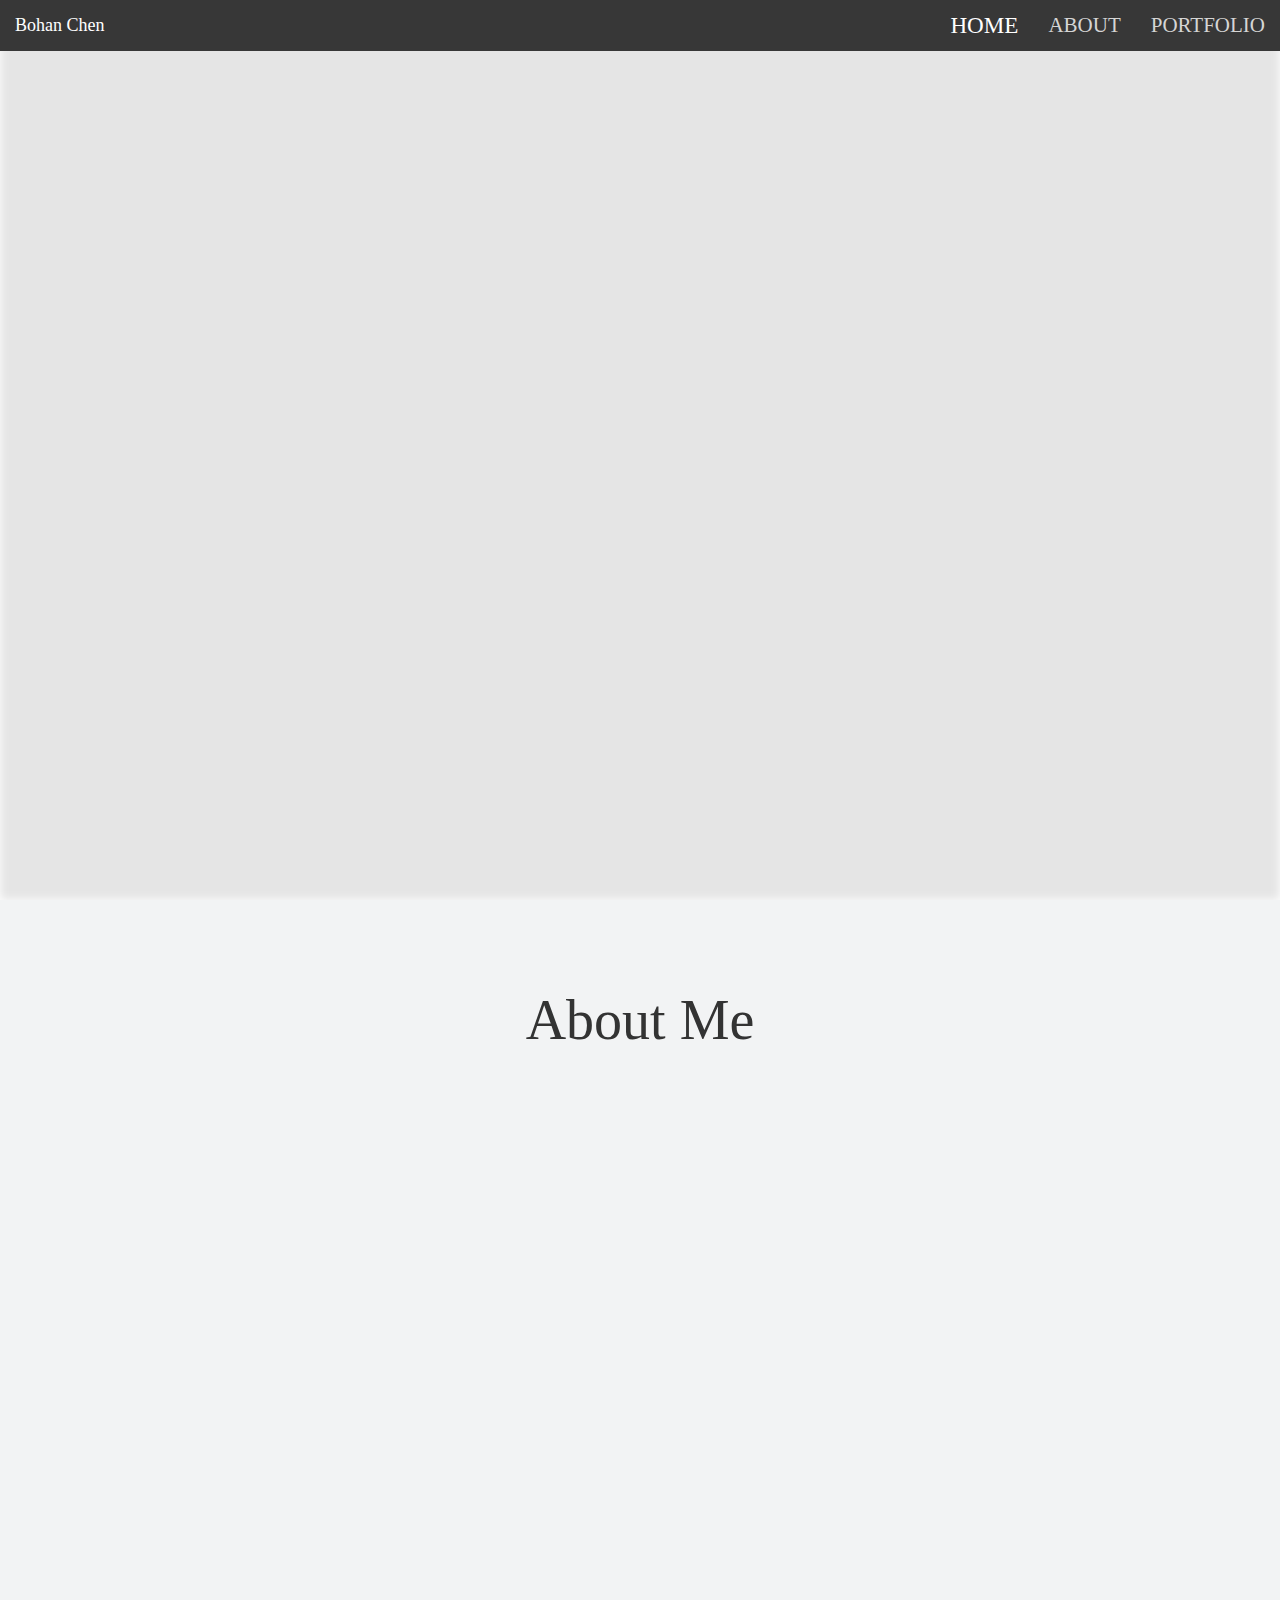
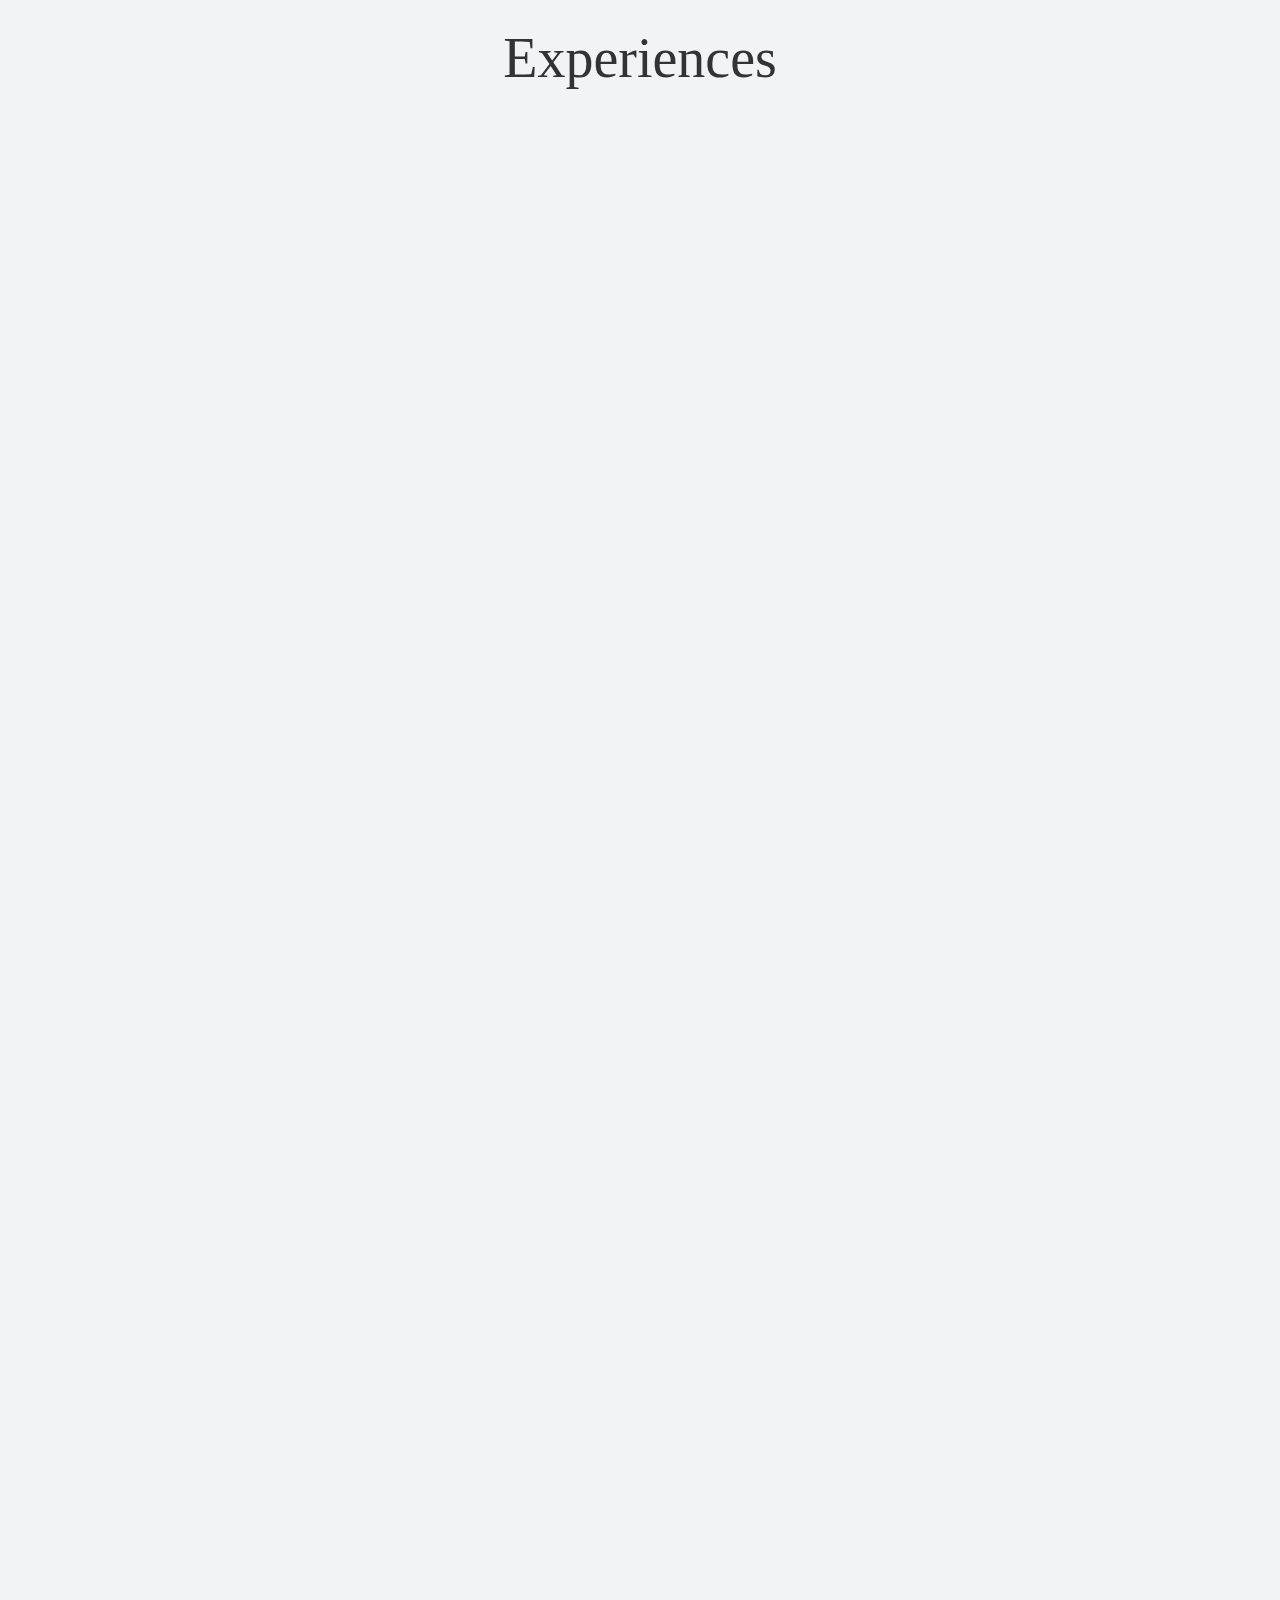
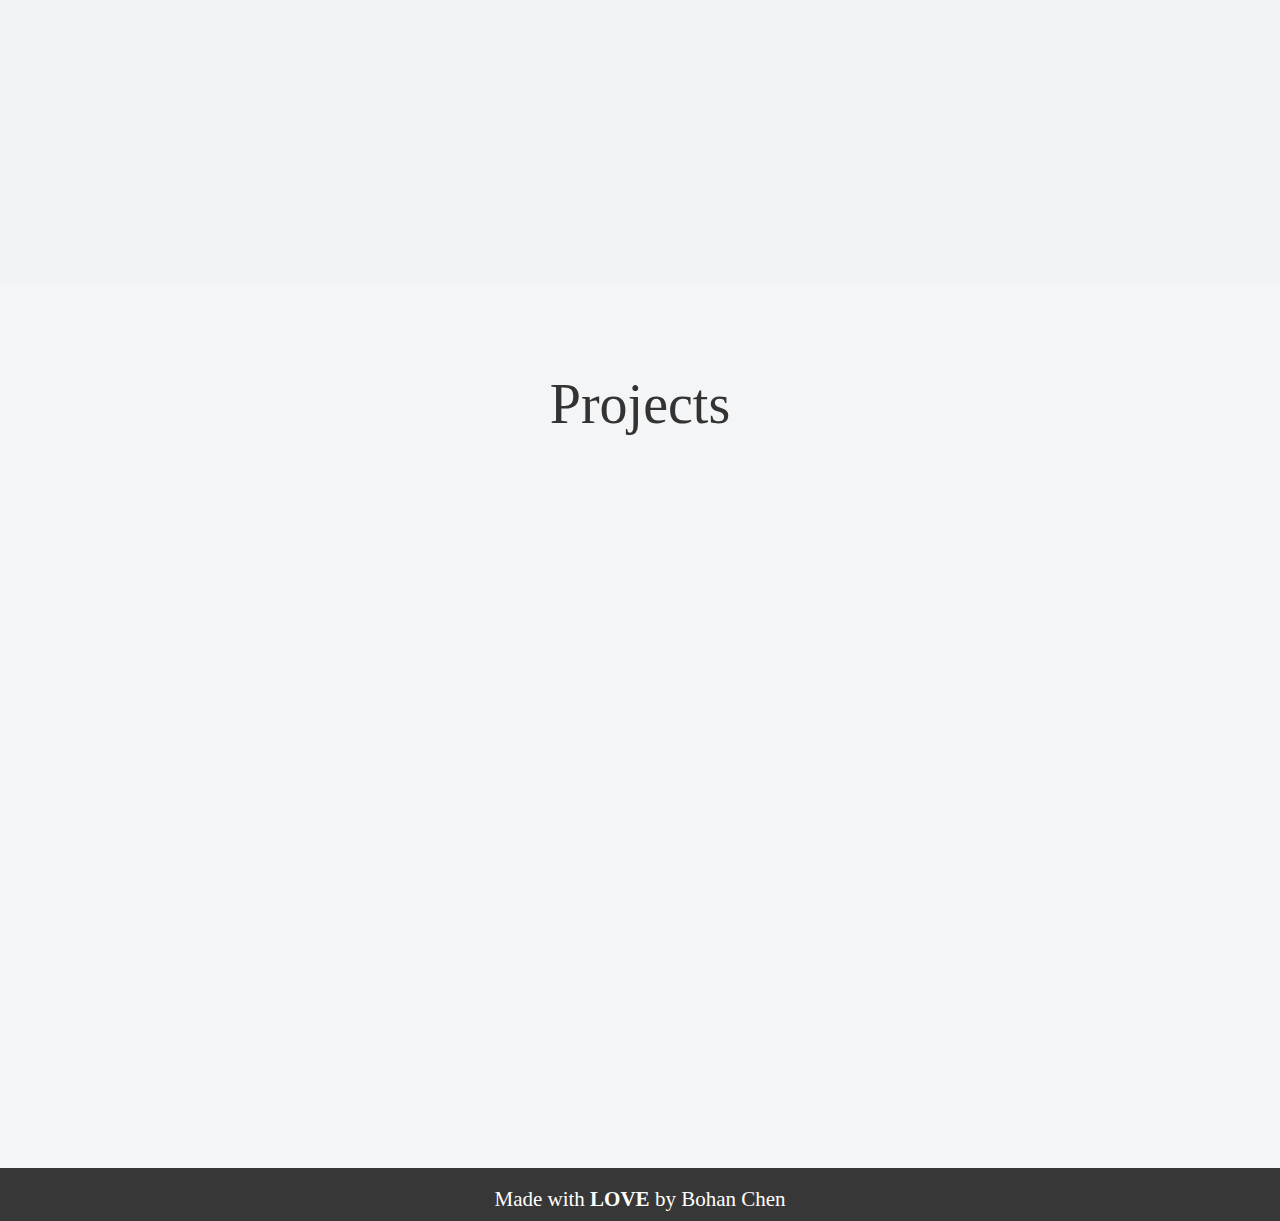
==== index.html @ 39896362 "Update index.html" ====
<!DOCTYPE html>
<html lang="en">
	<head>
	    <title>Bohan Chen</title>
	    <link rel="icon" href="Assets/bohanLogo.jpg">
	    <meta name="viewport" content="width=device-width, initial-scale=1">
	    <meta name="author" content="Bohan Chen">
	    <!-- Css -->
	    <link rel="stylesheet" href="https://maxcdn.bootstrapcdn.com/bootstrap/3.3.7/css/bootstrap.min.css" integrity="sha384-BVYiiSIFeK1dGmJRAkycuHAHRg32OmUcww7on3RYdg4Va+PmSTsz/K68vbdEjh4u" crossorigin="anonymous">
	    <link href="CSS/style.css" rel="stylesheet">  
		<!-- Fonts -->
		<link rel="stylesheet" href="https://use.fontawesome.com/releases/v5.8.1/css/all.css" integrity="sha384-50oBUHEmvpQ+1lW4y57PTFmhCaXp0ML5d60M1M7uH2+nqUivzIebhndOJK28anvf" crossorigin="anonymous">
		<link href="https://fonts.googleapis.com/css?family=Source+Sans+Pro" rel="stylesheet">
	</head>

	<body>
		<nav class="navbar navbar-default navbar-fixed-top" role="navigation">
			<div class="container-fluid">
				<div class="navbar-header">
					<button type="button" class="navbar-toggle" data-toggle="collapse" data-target="#navbar-collapse-main">
						<span class="icon-bar"></span>
						<span class="icon-bar"></span>
						<span class="icon-bar"></span>
					</button>
					<a class="navbar-brand" href="https://www.bohanchen.ca">Bohan Chen</a>
				</div>
				<div class="collapse navbar-collapse" id="navbar-collapse-main">
					<ul class="nav navbar-nav navbar-right">
						<li class="active"><a id="navHome" href="#landingPage">HOME</a></li>
						<li><a id="navAbout" href="#about">ABOUT</a></li>
						<li><a id="navPortfolio" href="#portfolio">PORTFOLIO</a></li>
					</ul>
				</div>
			</div>
		</nav>

		<section id="landingPage">
			<div class="landing-text">
				<h1 id="landingText" class="temp-hide">Hi, I am Bohan</h1>
			</div>
			<div class="home-wrap">
		        <div id="landingPicture">
				</div>
		    </div>
		</section>

		<div id="about">			
			<div class="intro">
		    	<h1 id="aboutHighBound" class="intro-h1">About Me</h1>
		    </div>

			<div class="content-container">
				<div class="row">
					<div id="imgAbout" class="col-sm-6  temp-hide">
						<img class="about-img" src="Assets/bohanLogo.jpg" alt="">
					</div>
					<div id="textAbout" class="col-sm-6  temp-hide">
						<p class="container-text" id="aboutLowBound">I’m a student at the University of Waterloo and most recently a Web Developer at Raymond James Ltd.</br></br>When I’m not doing school work, I enjoy playing sports and socializing with people. I also make web applications and websites for my friends.</p>
						</br></br>
						<div class="col-xs-4">
							<ul class="contact list-unstyled">
								<li><a href="https://github.com/ballhan" target="_blank"><i class="fab fa-github-square" id="github"></i></a></li>
							</ul>
						</div>
						<div class="col-xs-4">
							<ul class="contact list-unstyled">
								<li><a href="https://www.linkedin.com/in/bohan-c-355501153/" target="_blank"><i class="fab fa-linkedin"  id="linkedin"></i></a></li>
							</ul>
						</div>
						<div class="col-xs-4">
							<ul class="contact list-unstyled">
								<li><a href="mailto:chenbohan81@gmail.com"><i class="fas fa-envelope" id="mail"></i></a></li>
							</ul>
						</div>
					</div>
				</div>
			</div>
		</div>

		<div id="portfolio">
		    
			<div id="experience">
				<div class="intro">
			    	<h1 id="portfolioHighBound" class="intro-h1">Experiences</h1>
			    </div>

				<div class="content-container">   
			    	<div class="row">
						<div id="imgRj" class="col-sm-6  temp-hide">
							<img class="experience-img" src="Assets/Experience/Rj.jpg" alt="">
						</div>
						<div id="textRj" class="col-sm-6  temp-hide experience-text">
							<h3 class="experience-company">Raymond James Ltd.</h3>
							<h4 class="experience-position">Web Developer, 09/2018 - 12/2018</h4>
							<h4 class="experience-location">Toronto, ON</h4>
							<ul class="experience-duty">
								<li>Updated and maintained the company’s websites using Sitecore and SharePoint</li>
								<li>Debugged and resolved frontend bugs on websites using HTML, CSS and Bootstrap</li>
								<li>Built multiple Finance Calculator applications using Angular with charts and graphics drew using HTML Canvas for advisors to visualize the relationship between each component</li>
								<li>Refactored over 500 lines of code for reusability and maintainability</li>
							</ul>
						</div>
					</div>
				</div>

				<div class="content-container">   
			    	<div class="row">
						<div id="imgKik" class="col-sm-6  temp-hide">
							<img class="experience-img" src="Assets/Experience/Kik.png" alt="">
						</div>
						<div id="textKik" class="col-sm-6  temp-hide experience-text">
							<h3 class="experience-company">Kik Interactive</h3>
							<h4 class="experience-position">QA Analyst, 01/2018 - 04/2018</h4>
							<h4 class="experience-location">Waterloo, ON</h4>
							<ul class="experience-duty">
								<li>Performed daily tasks including Sanity, Regression and Upgrade Testing</li>
								<li>Wrote Integrated Tests using C# with Visual Studio for the QA team’s UI Automation Project</li>
								<li>Developed test suites and debugged features including iPhone X UI Remake, Verification Badge, Group Description, Chat Theme, Profile Background Picture and Share Extension</li>
								<li>Investigated bugs based on reports from Internal Slack Channel, Instabug and User Reviews</li>
							</ul>
						</div>
					</div>
				</div>

				<div class="content-container">
					<div class="row">
						<div id="imgUWCSA" class="col-sm-6  temp-hide">
							<img class="experience-img" src="Assets/Experience/UWCSA.png" alt="">
						</div>
						<div id="textUWCSA" class="col-sm-6  temp-hide">
							<h3 class="experience-company">UWCSA (University of Waterloo Chinese Student Association)</h3>
							<h4 class="experience-position">Event Coordinator, 05/2017 - Present</h4>
							<h4 class="experience-location">University of Waterloo, ON</h4>
							<ul class="experience-duty">
								<li>Brainstormed, planned and hosted school-wide events such as UWCSA Night Market and Simu Liu Greet and Meet which provided quality leisure time for over 1000 students</li>
							</ul>
						</div>
					</div>
				</div>

				<div class="content-container">
					<div class="row">
						<div id="imgMonsheong" class="col-sm-6  temp-hide">
							<img class="experience-img" src="Assets/Experience/Monsheong.png" alt="">
						</div>
						<div id="textMonsheong" class="col-sm-6  temp-hide">
							<h3 class="experience-company">Mon Sheong Chinese School</h3>
							<h4 class="experience-position">Teaching Assistant, 04/2015 - 04/2016</h4>
							<h4 class="experience-location">Richmond Hill, ON</h4>
							<ul class="experience-duty">
								<li>Taught children essential day-to-day communication skills</li>
								<li>Supervised children to behave in a safe and organized manner</li>
							</ul>
						</div>
					</div>
				</div>
			</div>

			<div id="project">
				<div class="intro">
			    	<h1 class="intro-h1">Projects</h1>
				</div>

				<div class="content-container">   
			    	<div class="row">
						<div id="imgJsGame" class="col-sm-6  temp-hide">
							<img class="container-img" src="Assets/Project/jsGame.gif" alt="">
						</div>
						<div id="textJsGame" class="col-sm-6  temp-hide">
							<h3 class="experience-company">2D Shooting Game</h3></a>
							<a href="https://ballhan.github.io/2D-Shooting-Game/" target="_blank"><button type="button" class="btn btn-primary">Demo</button></a>
							<a href="https://github.com/ballhan/2D-Shooting-Game" target="_blank"><button type="button" class="btn btn-primary">Code</button></a>
							<ul class="experience-duty">
								<li>Built a web game with graphics drew using HTML Canvas, hosted using GitHub Pages</li>
								<li>Current version includes four types of enemies and one shooting style, more features coming soon</li>
							</ul>
						</div>
					</div>
				</div>

				<!----
				<div class="content-container">   
					<div class="row">
						<div id="imgTranslateHelper" class="col-sm-6  temp-hide">
							<img class="container-img" src="Assets/Project/jsGame.gif" alt="">
						</div>
						<div id="textTranslateHelper" class="col-sm-6  temp-hide">
							<h3 class="experience-company">Translater Helper</h3></a>
							<a href="https://github.com/ballhan/Translate-Helper" target="_blank"><button type="button" class="btn btn-primary">Code</button></a>
							<ul class="experience-duty">
								<li>Built a chrome extension that shows the translation when user select a word on a webpage</li>
								<li>Current version includes support for English to Chinese, more features coming soon</li>
							</ul>
						</div>
					</div>
				</div>
				-->

				<div class="content-container">   
			    	<div class="row">
						<div id="imgThemeChanger" class="col-sm-6  temp-hide">
							<img class="container-img" src="Assets/Project/themeChanger.png" alt="">
						</div>
						<div id="textThemeChanger" class="col-sm-6  temp-hide">
							<h3 class="experience-company">Theme Changer</h3></a>
							<a href="https://github.com/ballhan/Theme-Changer" target="_blank"><button type="button" class="btn btn-primary">Code</button></a>
							<ul class="experience-duty">
								<li>Built a chrome extension that changes the background and the font color of a website</li>
								<li id="portfolioLowBound">Current version includes Dark Mode and Eye Comfort Mode, more features coming soon</li>
							</ul>
						</div>
					</div>
				</div>
			</div>
		</div>

		<footer id="copyright" class="container-fluid">
			<div>
				<h3 class="copyright-text">Made with <strong>LOVE</strong> by Bohan Chen</h3>
			</div>
		</footer>

		<script src="https://ajax.googleapis.com/ajax/libs/jquery/3.3.1/jquery.min.js"></script>
		<script src="https://maxcdn.bootstrapcdn.com/bootstrap/3.3.7/js/bootstrap.min.js" integrity="sha384-Tc5IQib027qvyjSMfHjOMaLkfuWVxZxUPnCJA7l2mCWNIpG9mGCD8wGNIcPD7Txa" crossorigin="anonymous"></script>
		<script src="Js/navbarActive.js"></script>
		<script src="Js/navbarScrolling.js"></script>
		<script src="Js/navbarCollapse.js"></script>
		<script src="Js/contentInview.js"></script>
		<script src="Js/contentFadein.js"></script>
	</body>
</html>
---- CSS/style.css ----
﻿html, body {
	height:100%;
	width: 100%;
}

/* NAVBAR */
.navbar {
	background-color: #373737;
	font-family: 'Neucha', cursive;
	font-size: 150%;
	border-color: transparent;
}

.navbar .navbar-brand {
	color: #FFF;
}

.navbar .navbar-brand:hover {
	color: #FFF;
}

.navbar .navbar-brand:focus {
	color: #FFFFFF;
}

.navbar .navbar-nav li a {
	color: #D5D5D5;
}

.navbar .navbar-nav li a:hover {
	background-color: #373737;
	color: #FFFFFF;
	font-size: 110%;
}

.navbar .navbar-nav li a:focus {
	background-color: #373737;
	color: #D5D5D5;
}

#navbar-collapse-main .active a {
	background-color: #373737;
	color: #FFFFFF;
	font-size: 110%;
}

/* BACKGROUND */
section {
 	position: relative;
 	width: 100%;
 	height: 100%;
 	display: table;
}

.home-wrap {
 	clip: rect(0, auto, auto, 0);
 	position: absolute;
 	top: 0;
 	left: 0;
 	width: 100%;
 	height: 100%;
}

#landingPicture {
	padding: 100px;
	background-image: linear-gradient(rgba(0, 0, 0, 0.1), rgba(0, 0, 0, 0.1)), url('../Assets/Landing/landingPage.jpg');
	filter: blur(5px);
 	position: fixed;
 	display: table;
 	top: 0;
 	left: 0;
 	width: 100%;
	height: 100%;
	background-size: cover;
	background-position: center center;
	-webkit-transform: translateZ(0);
          transform: translateZ(0);
	will-change: transform;
	z-index: -1;
}

.landing-text {
	color: #FFF;
    text-align: center;
	font-family: 'Neucha', cursive;
	display: table-cell;
	vertical-align: middle;
}

#landingText {
	background-color: rgb(0,0,0); /* Fallback color */
    background-color: rgba(0,0,0, 0.4); /* Black w/opacity/see-through */
	display: inline-block;
	border: 3px solid #F1F1F1;
  	width: 60%;
	font-size: 800%;
}
	
@media only screen and (max-width: 768px) {
    /* For mobile phones: */
    #landingText {
  		width: 80%;
		font-size: 500%;
    }
}

.intro {
	padding-top: 70px;
	padding-bottom: 60px;
}

.intro-h1 {
	font-size: 400%;
	font-family: 'Neucha', cursive;
	text-align: center;
	padding: 0px 5% 0px 5%;
}

.intro-h2 {
	font-size: 300%;
	font-family: 'Neucha', cursive;
	text-align: center;
	padding: 0px 5% 0px 5%;
}

/* About */
#about {
	background-color: #F2F3F4;
}

.content-container {
	padding: 0px 20% 100px 20%;
	font-family: 'Poor Story', cursive;
}

@media only screen and (max-width: 768px) {
    /* For mobile phones: */
    [class*="content-container"] {
        padding: 0px 10% 100px 10%;
        font-family: 'Poor Story', cursive;
    }
}

.container-text {
	font-size: 160%;
	text-align: center;
}

.container-img {
	height: 220px;
	width: 220px;
	display: block;
    margin-left: auto;
    margin-right: auto;
    border-radius: 5px;
    border: 3px solid white;
}

/* Skill */
#skill {
	background-color: #F4F5F6;
}

.skill-container {
	padding: 0px 20% 70px 20%;
	font-family: 'Poor Story', cursive;
}

@media only screen and (max-width: 768px) {
    /* For mobile phones: */
    [class*="skill-container"] {
        padding: 0px 10% 10px 10%;
        font-family: 'Poor Story', cursive;
    }
}

.skill-list {
	padding-bottom: 20px;
	font-size: 140%;
	list-style: none;
}

.skill-bar {
    width: 100%;
    height: 20px;
    background-color: #FFFFFF;
}

.skill-progress {
    width: 0%;
    height: 20px;
    background-color: #3FD6D2;
}

.skill-progress2 {
    width: 0%;
    height: 20px;
    background-color: #9DC183;
}

/* Experience */
#experience {
	background-color: #F2F3F4;
}

.experience-img {
	height: 150px;
	width: 150px;
	display: block;
	margin-top: 20px;
    margin-left: auto;
    margin-right: auto;
    border-radius: 5px;
}

.experience-company {
	color: green;
	font-size: 180%;
}

.experience-position {
	color: #3C5AB4;
	font-size: 150%;
}

.experience-location {
	color: grey;
	font-size: 140%;
}

.experience-duty {
	padding: 5px;
	font-size: 130%;
}

/* Projects */
#project {
	background-color: #F4F5F6;
}

/* Contact */	
#contact {	
	background-color: #F2F3F4;	
}	

.contact-container {
	padding: 100px 0px 100px 0px;
	text-align: center;
}

.contact-link {
	text-decoration: none;
}

.contact-img {
	height: 100px;
	width: auto;
	padding-left: 10px;
	padding-right: 10px;
}

/* Footer */
#copyright {
	background-color: #373737;
}

.copyright-text {
	color: #FFF;
	font-family: 'Neucha', cursive;
	text-align: center;
	font-size: 150%;
}

/* Animation */	
.content-fade {	
	-moz-animation: fadein 1.5s; /* Firefox */	
    -webkit-animation: fadein 1.5s; /* Safari and Chrome */	
    -o-animation: fadein 1.5s; /* Opera */	
}	

.temp-hide {	
	opacity: 0;	
}	

@keyframes fadein {	
    from {	
        opacity:0;	
    }	
    to {	
        opacity:1;	
    }	
}	

@-moz-keyframes fadein { /* Firefox */	
    from {	
        opacity:0;	
    }	
    to {	
        opacity:1;	
    }	
}	

@-webkit-keyframes fadein { /* Safari and Chrome */	
    from {	
        opacity:0;	
    }	
    to {	
        opacity:1;	
    }	
}	

@-o-keyframes fadein { /* Opera */	
    from {	
        opacity:0;	
    }	
    to {	
        opacity: 1;	
    }	
}

/*
* {
  background: #000 !important;
  color: #0f0 !important;
  outline: solid #f00 1px !important;
}
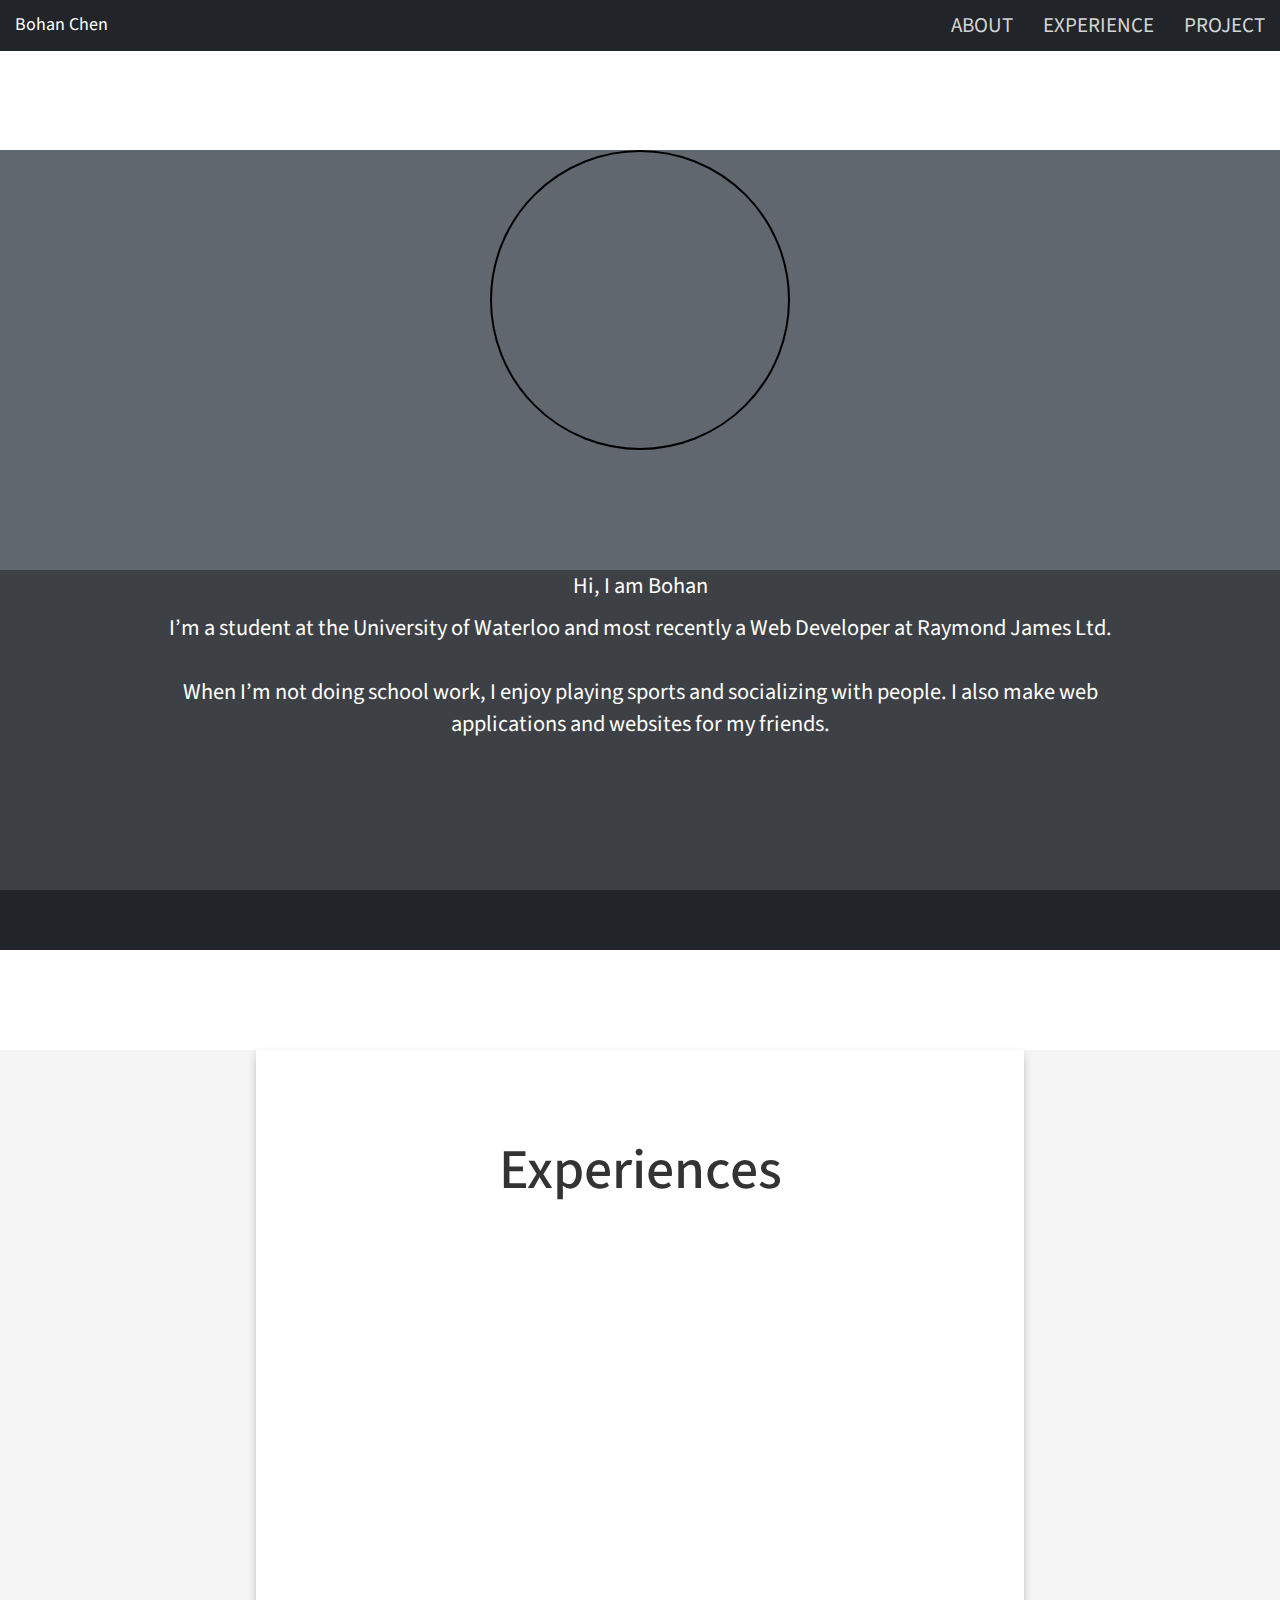
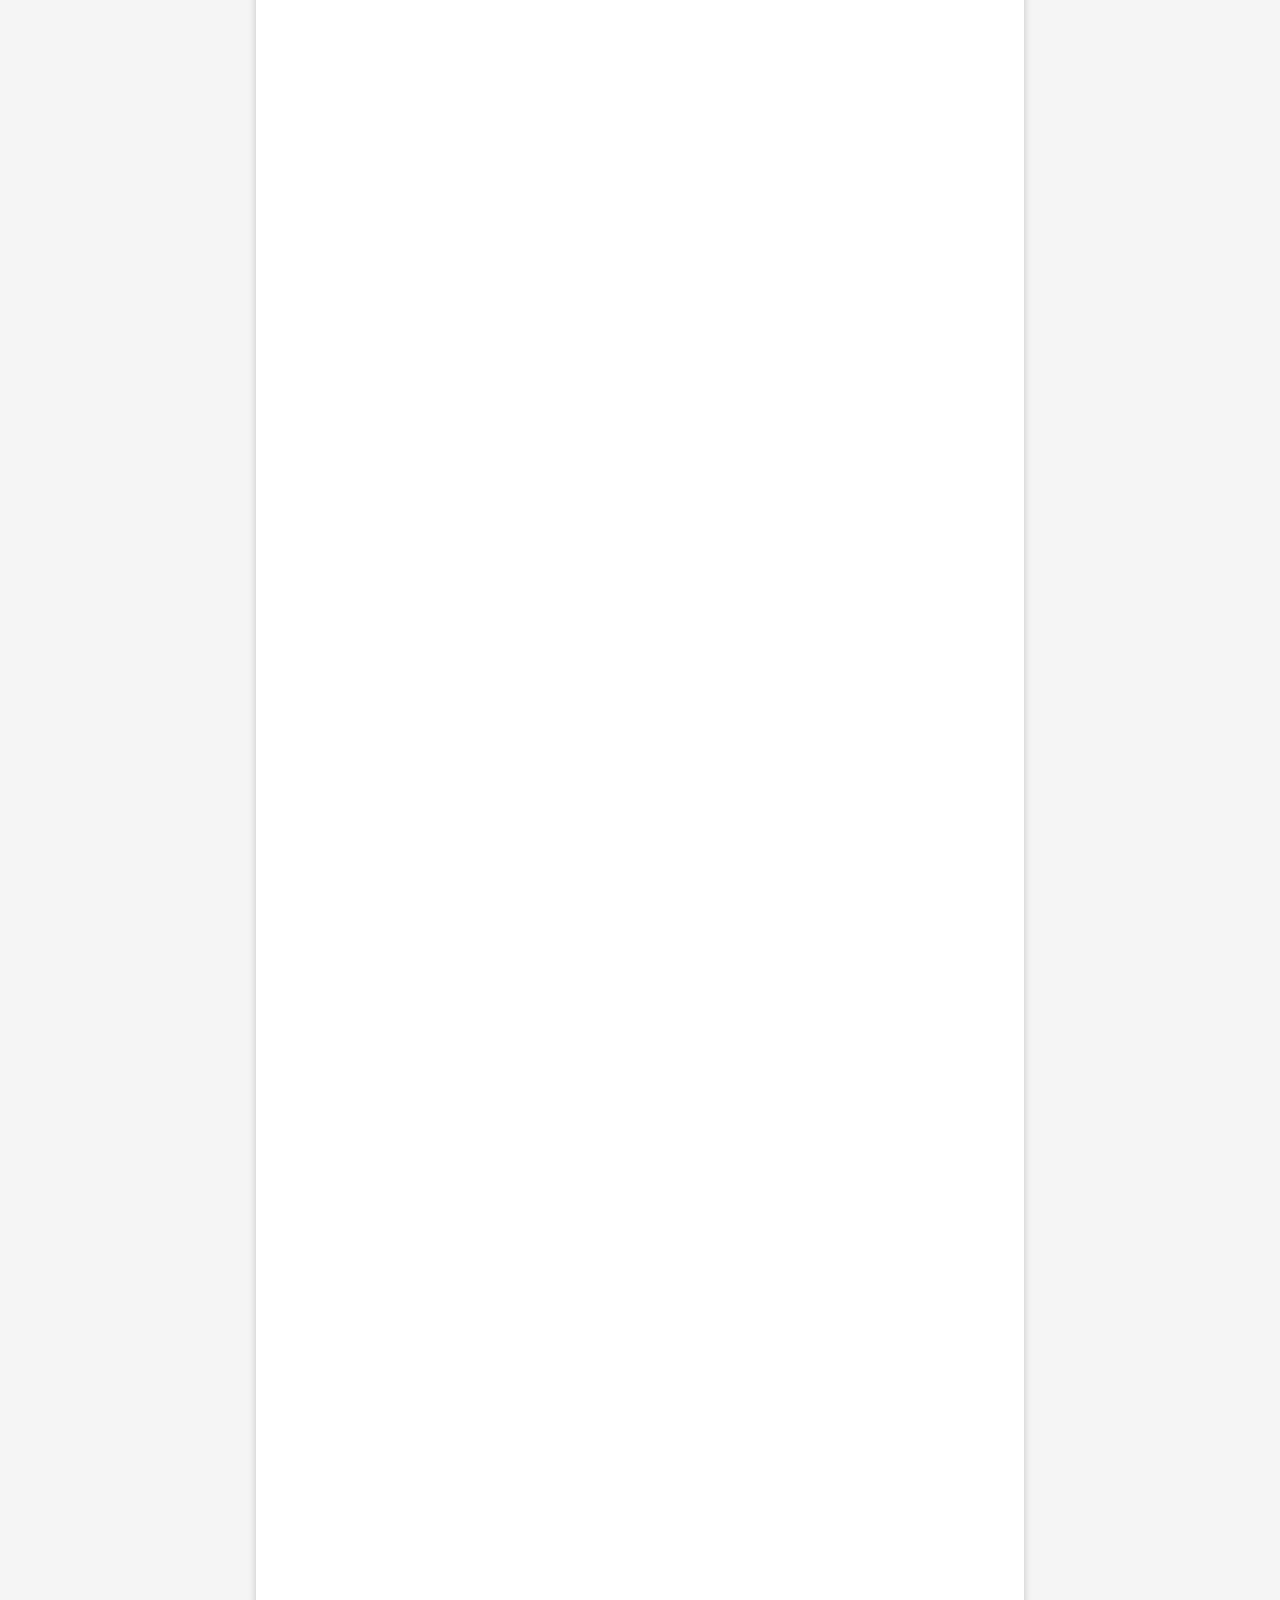
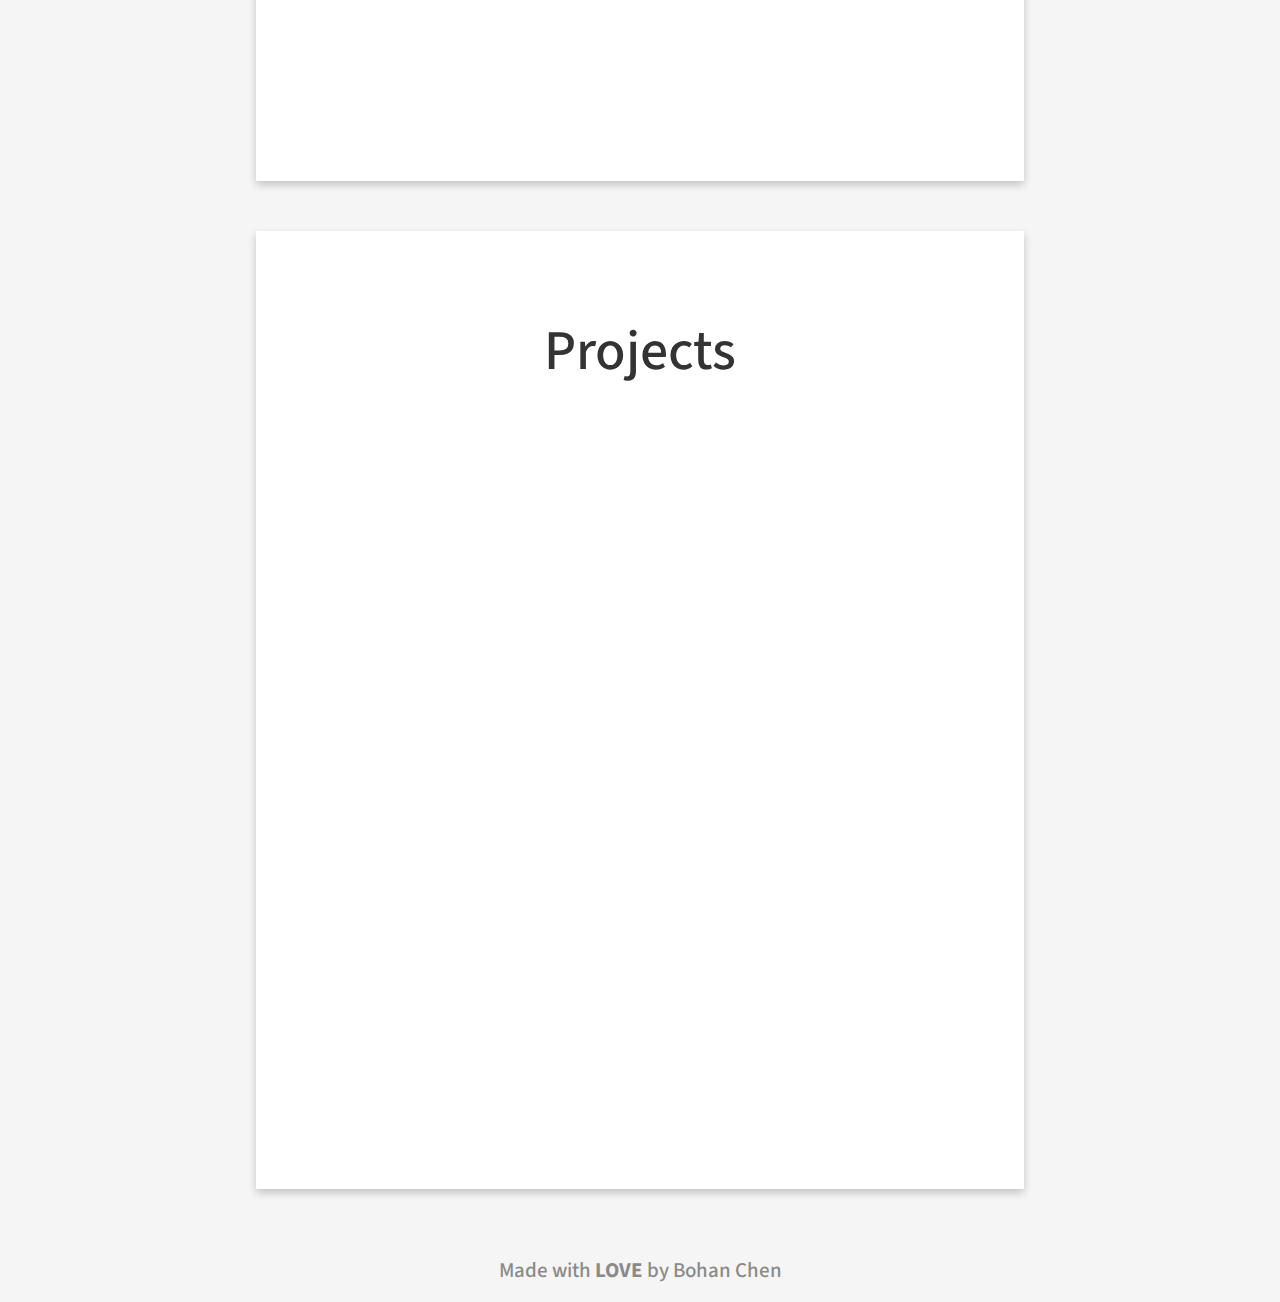
==== commit 36a717e4: "style change" ====
--- a/index.html
+++ b/index.html
@@ -1,231 +1,204 @@
 <!DOCTYPE html>
 <html lang="en">
-	<head>
-	    <title>Bohan Chen</title>
-	    <link rel="icon" href="Assets/bohanLogo.jpg">
-	    <meta name="viewport" content="width=device-width, initial-scale=1">
-	    <meta name="author" content="Bohan Chen">
-	    <!-- Css -->
-	    <link rel="stylesheet" href="https://maxcdn.bootstrapcdn.com/bootstrap/3.3.7/css/bootstrap.min.css" integrity="sha384-BVYiiSIFeK1dGmJRAkycuHAHRg32OmUcww7on3RYdg4Va+PmSTsz/K68vbdEjh4u" crossorigin="anonymous">
-	    <link href="CSS/style.css" rel="stylesheet">  
-		<!-- Fonts -->
-		<link rel="stylesheet" href="https://use.fontawesome.com/releases/v5.8.1/css/all.css" integrity="sha384-50oBUHEmvpQ+1lW4y57PTFmhCaXp0ML5d60M1M7uH2+nqUivzIebhndOJK28anvf" crossorigin="anonymous">
-		<link href="https://fonts.googleapis.com/css?family=Source+Sans+Pro" rel="stylesheet">
-	</head>
-
-	<body>
-		<nav class="navbar navbar-default navbar-fixed-top" role="navigation">
-			<div class="container-fluid">
-				<div class="navbar-header">
-					<button type="button" class="navbar-toggle" data-toggle="collapse" data-target="#navbar-collapse-main">
-						<span class="icon-bar"></span>
-						<span class="icon-bar"></span>
-						<span class="icon-bar"></span>
-					</button>
-					<a class="navbar-brand" href="https://www.bohanchen.ca">Bohan Chen</a>
-				</div>
-				<div class="collapse navbar-collapse" id="navbar-collapse-main">
-					<ul class="nav navbar-nav navbar-right">
-						<li class="active"><a id="navHome" href="#landingPage">HOME</a></li>
-						<li><a id="navAbout" href="#about">ABOUT</a></li>
-						<li><a id="navPortfolio" href="#portfolio">PORTFOLIO</a></li>
-					</ul>
-				</div>
-			</div>
-		</nav>
-
-		<section id="landingPage">
-			<div class="landing-text">
-				<h1 id="landingText" class="temp-hide">Hi, I am Bohan</h1>
-			</div>
-			<div class="home-wrap">
-		        <div id="landingPicture">
-				</div>
-		    </div>
-		</section>
-
-		<div id="about">			
-			<div class="intro">
-		    	<h1 id="aboutHighBound" class="intro-h1">About Me</h1>
-		    </div>
-
-			<div class="content-container">
-				<div class="row">
-					<div id="imgAbout" class="col-sm-6  temp-hide">
-						<img class="about-img" src="Assets/bohanLogo.jpg" alt="">
-					</div>
-					<div id="textAbout" class="col-sm-6  temp-hide">
-						<p class="container-text" id="aboutLowBound">I’m a student at the University of Waterloo and most recently a Web Developer at Raymond James Ltd.</br></br>When I’m not doing school work, I enjoy playing sports and socializing with people. I also make web applications and websites for my friends.</p>
-						</br></br>
-						<div class="col-xs-4">
-							<ul class="contact list-unstyled">
-								<li><a href="https://github.com/ballhan" target="_blank"><i class="fab fa-github-square" id="github"></i></a></li>
-							</ul>
-						</div>
-						<div class="col-xs-4">
-							<ul class="contact list-unstyled">
-								<li><a href="https://www.linkedin.com/in/bohan-c-355501153/" target="_blank"><i class="fab fa-linkedin"  id="linkedin"></i></a></li>
-							</ul>
-						</div>
-						<div class="col-xs-4">
-							<ul class="contact list-unstyled">
-								<li><a href="mailto:chenbohan81@gmail.com"><i class="fas fa-envelope" id="mail"></i></a></li>
-							</ul>
-						</div>
-					</div>
-				</div>
-			</div>
-		</div>
-
-		<div id="portfolio">
-		    
-			<div id="experience">
-				<div class="intro">
-			    	<h1 id="portfolioHighBound" class="intro-h1">Experiences</h1>
-			    </div>
-
-				<div class="content-container">   
-			    	<div class="row">
-						<div id="imgRj" class="col-sm-6  temp-hide">
-							<img class="experience-img" src="Assets/Experience/Rj.jpg" alt="">
-						</div>
-						<div id="textRj" class="col-sm-6  temp-hide experience-text">
-							<h3 class="experience-company">Raymond James Ltd.</h3>
-							<h4 class="experience-position">Web Developer, 09/2018 - 12/2018</h4>
-							<h4 class="experience-location">Toronto, ON</h4>
-							<ul class="experience-duty">
-								<li>Updated and maintained the company’s websites using Sitecore and SharePoint</li>
-								<li>Debugged and resolved frontend bugs on websites using HTML, CSS and Bootstrap</li>
-								<li>Built multiple Finance Calculator applications using Angular with charts and graphics drew using HTML Canvas for advisors to visualize the relationship between each component</li>
-								<li>Refactored over 500 lines of code for reusability and maintainability</li>
-							</ul>
-						</div>
-					</div>
-				</div>
-
-				<div class="content-container">   
-			    	<div class="row">
-						<div id="imgKik" class="col-sm-6  temp-hide">
-							<img class="experience-img" src="Assets/Experience/Kik.png" alt="">
-						</div>
-						<div id="textKik" class="col-sm-6  temp-hide experience-text">
-							<h3 class="experience-company">Kik Interactive</h3>
-							<h4 class="experience-position">QA Analyst, 01/2018 - 04/2018</h4>
-							<h4 class="experience-location">Waterloo, ON</h4>
-							<ul class="experience-duty">
-								<li>Performed daily tasks including Sanity, Regression and Upgrade Testing</li>
-								<li>Wrote Integrated Tests using C# with Visual Studio for the QA team’s UI Automation Project</li>
-								<li>Developed test suites and debugged features including iPhone X UI Remake, Verification Badge, Group Description, Chat Theme, Profile Background Picture and Share Extension</li>
-								<li>Investigated bugs based on reports from Internal Slack Channel, Instabug and User Reviews</li>
-							</ul>
-						</div>
-					</div>
-				</div>
-
-				<div class="content-container">
-					<div class="row">
-						<div id="imgUWCSA" class="col-sm-6  temp-hide">
-							<img class="experience-img" src="Assets/Experience/UWCSA.png" alt="">
-						</div>
-						<div id="textUWCSA" class="col-sm-6  temp-hide">
-							<h3 class="experience-company">UWCSA (University of Waterloo Chinese Student Association)</h3>
-							<h4 class="experience-position">Event Coordinator, 05/2017 - Present</h4>
-							<h4 class="experience-location">University of Waterloo, ON</h4>
-							<ul class="experience-duty">
-								<li>Brainstormed, planned and hosted school-wide events such as UWCSA Night Market and Simu Liu Greet and Meet which provided quality leisure time for over 1000 students</li>
-							</ul>
-						</div>
-					</div>
-				</div>
-
-				<div class="content-container">
-					<div class="row">
-						<div id="imgMonsheong" class="col-sm-6  temp-hide">
-							<img class="experience-img" src="Assets/Experience/Monsheong.png" alt="">
-						</div>
-						<div id="textMonsheong" class="col-sm-6  temp-hide">
-							<h3 class="experience-company">Mon Sheong Chinese School</h3>
-							<h4 class="experience-position">Teaching Assistant, 04/2015 - 04/2016</h4>
-							<h4 class="experience-location">Richmond Hill, ON</h4>
-							<ul class="experience-duty">
-								<li>Taught children essential day-to-day communication skills</li>
-								<li>Supervised children to behave in a safe and organized manner</li>
-							</ul>
-						</div>
-					</div>
-				</div>
-			</div>
-
-			<div id="project">
-				<div class="intro">
-			    	<h1 class="intro-h1">Projects</h1>
-				</div>
-
-				<div class="content-container">   
-			    	<div class="row">
-						<div id="imgJsGame" class="col-sm-6  temp-hide">
-							<img class="container-img" src="Assets/Project/jsGame.gif" alt="">
-						</div>
-						<div id="textJsGame" class="col-sm-6  temp-hide">
-							<h3 class="experience-company">2D Shooting Game</h3></a>
-							<a href="https://ballhan.github.io/2D-Shooting-Game/" target="_blank"><button type="button" class="btn btn-primary">Demo</button></a>
-							<a href="https://github.com/ballhan/2D-Shooting-Game" target="_blank"><button type="button" class="btn btn-primary">Code</button></a>
-							<ul class="experience-duty">
-								<li>Built a web game with graphics drew using HTML Canvas, hosted using GitHub Pages</li>
-								<li>Current version includes four types of enemies and one shooting style, more features coming soon</li>
-							</ul>
-						</div>
-					</div>
-				</div>
-
-				<!----
-				<div class="content-container">   
-					<div class="row">
-						<div id="imgTranslateHelper" class="col-sm-6  temp-hide">
-							<img class="container-img" src="Assets/Project/jsGame.gif" alt="">
-						</div>
-						<div id="textTranslateHelper" class="col-sm-6  temp-hide">
-							<h3 class="experience-company">Translater Helper</h3></a>
-							<a href="https://github.com/ballhan/Translate-Helper" target="_blank"><button type="button" class="btn btn-primary">Code</button></a>
-							<ul class="experience-duty">
-								<li>Built a chrome extension that shows the translation when user select a word on a webpage</li>
-								<li>Current version includes support for English to Chinese, more features coming soon</li>
-							</ul>
-						</div>
-					</div>
-				</div>
-				-->
-
-				<div class="content-container">   
-			    	<div class="row">
-						<div id="imgThemeChanger" class="col-sm-6  temp-hide">
-							<img class="container-img" src="Assets/Project/themeChanger.png" alt="">
-						</div>
-						<div id="textThemeChanger" class="col-sm-6  temp-hide">
-							<h3 class="experience-company">Theme Changer</h3></a>
-							<a href="https://github.com/ballhan/Theme-Changer" target="_blank"><button type="button" class="btn btn-primary">Code</button></a>
-							<ul class="experience-duty">
-								<li>Built a chrome extension that changes the background and the font color of a website</li>
-								<li id="portfolioLowBound">Current version includes Dark Mode and Eye Comfort Mode, more features coming soon</li>
-							</ul>
-						</div>
-					</div>
-				</div>
-			</div>
-		</div>
-
-		<footer id="copyright" class="container-fluid">
-			<div>
-				<h3 class="copyright-text">Made with <strong>LOVE</strong> by Bohan Chen</h3>
-			</div>
-		</footer>
-
-		<script src="https://ajax.googleapis.com/ajax/libs/jquery/3.3.1/jquery.min.js"></script>
-		<script src="https://maxcdn.bootstrapcdn.com/bootstrap/3.3.7/js/bootstrap.min.js" integrity="sha384-Tc5IQib027qvyjSMfHjOMaLkfuWVxZxUPnCJA7l2mCWNIpG9mGCD8wGNIcPD7Txa" crossorigin="anonymous"></script>
-		<script src="Js/navbarActive.js"></script>
-		<script src="Js/navbarScrolling.js"></script>
-		<script src="Js/navbarCollapse.js"></script>
-		<script src="Js/contentInview.js"></script>
-		<script src="Js/contentFadein.js"></script>
-	</body>
-</html>
+
+<head id="top">
+    <title>Bohan Chen</title>
+    <link rel="icon" href="Assets/bohanLogo.jpg">
+    <meta name="viewport" content="width=device-width, initial-scale=1">
+    <meta name="author" content="Bohan Chen">
+    <link rel="stylesheet" href="https://maxcdn.bootstrapcdn.com/bootstrap/3.3.7/css/bootstrap.min.css" integrity="sha384-BVYiiSIFeK1dGmJRAkycuHAHRg32OmUcww7on3RYdg4Va+PmSTsz/K68vbdEjh4u" crossorigin="anonymous">
+    <link href="CSS/style.css" rel="stylesheet">
+    <link rel="stylesheet" href="https://use.fontawesome.com/releases/v5.8.1/css/all.css" integrity="sha384-50oBUHEmvpQ+1lW4y57PTFmhCaXp0ML5d60M1M7uH2+nqUivzIebhndOJK28anvf" crossorigin="anonymous">
+    <link href="https://fonts.googleapis.com/css?family=Source+Sans+Pro" rel="stylesheet">
+</head>
+
+<body>
+    <div id="introContent">
+        <nav class="navbar navbar-default navbar-fixed-top" role="navigation">
+            <div class="container-fluid">
+                <div class="navbar-header">
+                    <button type="button" class="navbar-toggle" data-toggle="collapse" data-target="#navbar-collapse-main">
+					<span class="icon-bar"></span>
+					<span class="icon-bar"></span>
+					<span class="icon-bar"></span>
+				</button>
+                    <a class="navbar-brand" href="https://www.bohanchen.ca">Bohan Chen</a>
+                </div>
+                <div class="collapse navbar-collapse" id="navbar-collapse-main">
+                    <ul class="nav navbar-nav navbar-right">
+                        <li><a id="navAbout" href="#top">ABOUT</a></li>
+                        <li><a id="navExperience" href="#experience">EXPERIENCE</a></li>
+                        <li><a id="navProject" href="#project">PROJECT</a></li>
+                    </ul>
+                </div>
+            </div>
+        </nav>
+
+        <div id="about">
+            <div id="imgAbout" class="content-container">
+                <img class="about-img" src="Assets/bohanLogo.jpg" alt="bohanLogo">
+                <br>
+            </div>
+            <div id="textAbout" class="content-container">
+                <p class="about-text">Hi, I am Bohan</p>
+                <p class="about-text" id="aboutLowBound">I’m a student at the University of Waterloo and most recently a Web Developer at Raymond James Ltd.</br>
+                    </br>When I’m not doing school work, I enjoy playing sports and socializing with people. I also make web applications and websites for my friends.</p>
+                </br>
+                </br>
+            </div>
+            <div id="contactAbout">
+                <ul class="contact">
+                    <li><a href="https://github.com/ballhan" target="_blank"><i class="fab fa-github-square"
+											id="github"></i></a></li>
+                    <li><a href="https://www.linkedin.com/in/bohan-c-355501153/" target="_blank"><i
+											class="fab fa-linkedin" id="linkedin"></i></a></li>
+                    <li><a href="mailto:chenbohan81@gmail.com"><i class="fas fa-envelope" id="mail"></i></a>
+                    </li>
+                </ul>
+            </div>
+        </div>
+    </div>
+
+    <div id="mainContent">
+        <div id="experience" class="card">
+            <div class="intro">
+                <h1 id="portfolioHighBound" class="intro-h1">Experiences</h1>
+            </div>
+
+            <div class="content-container">
+                <div class="row">
+                    <div id="imgRj" class="col-sm-6  temp-hide">
+                        <img class="experience-img" src="Assets/Experience/Rj.jpg" alt="">
+                    </div>
+                    <div id="textRj" class="col-sm-6  temp-hide experience-text">
+                        <h3 class="experience-company">Raymond James Ltd.</h3>
+                        <h4 class="experience-position">Web Developer, 09/2018 - 12/2018</h4>
+                        <h4 class="experience-location">Toronto, ON</h4>
+                        <ul class="experience-duty">
+                            <li>Updated and maintained the company’s websites using Sitecore and SharePoint</li>
+                            <li>Debugged and resolved frontend bugs on websites using HTML, CSS and Bootstrap</li>
+                            <li>Built multiple Finance Calculator applications using Angular with charts and graphics drew using HTML Canvas for advisors to visualize the relationship between each component
+                            </li>
+                            <li>Refactored over 500 lines of code for reusability and maintainability</li>
+                        </ul>
+                    </div>
+                </div>
+            </div>
+
+            <div class="content-container">
+                <div class="row">
+                    <div id="imgKik" class="col-sm-6  temp-hide">
+                        <img class="experience-img" src="Assets/Experience/Kik.png" alt="">
+                    </div>
+                    <div id="textKik" class="col-sm-6  temp-hide experience-text">
+                        <h3 class="experience-company">Kik Interactive</h3>
+                        <h4 class="experience-position">QA Analyst, 01/2018 - 04/2018</h4>
+                        <h4 class="experience-location">Waterloo, ON</h4>
+                        <ul class="experience-duty">
+                            <li>Performed daily tasks including Sanity, Regression and Upgrade Testing</li>
+                            <li>Wrote Integrated Tests using C# with Visual Studio for the QA team’s UI Automation Project
+                            </li>
+                            <li>Developed test suites and debugged features including iPhone X UI Remake, Verification Badge, Group Description, Chat Theme, Profile Background Picture and Share Extension
+                            </li>
+                            <li>Investigated bugs based on reports from Internal Slack Channel, Instabug and User Reviews
+                            </li>
+                        </ul>
+                    </div>
+                </div>
+            </div>
+
+            <div class="content-container">
+                <div class="row">
+                    <div id="imgUWCSA" class="col-sm-6  temp-hide">
+                        <img class="experience-img" src="Assets/Experience/UWCSA.png" alt="">
+                    </div>
+                    <div id="textUWCSA" class="col-sm-6  temp-hide">
+                        <h3 class="experience-company">UWCSA (University of Waterloo Chinese Student Association)</h3>
+                        <h4 class="experience-position">Event Coordinator, 05/2017 - Present</h4>
+                        <h4 class="experience-location">University of Waterloo, ON</h4>
+                        <ul class="experience-duty">
+                            <li>Brainstormed, planned and hosted school-wide events such as UWCSA Night Market and Simu Liu Greet and Meet which provided quality leisure time for over 1000 students</li>
+                        </ul>
+                    </div>
+                </div>
+            </div>
+
+            <div class="content-container">
+                <div class="row">
+                    <div id="imgMonsheong" class="col-sm-6  temp-hide">
+                        <img class="experience-img" src="Assets/Experience/Monsheong.png" alt="">
+                    </div>
+                    <div id="textMonsheong" class="col-sm-6  temp-hide">
+                        <h3 class="experience-company">Mon Sheong Chinese School</h3>
+                        <h4 class="experience-position">Teaching Assistant, 04/2015 - 04/2016</h4>
+                        <h4 class="experience-location">Richmond Hill, ON</h4>
+                        <ul class="experience-duty">
+                            <li>Taught children essential day-to-day communication skills</li>
+                            <li>Supervised children to behave in a safe and organized manner</li>
+                        </ul>
+                    </div>
+                </div>
+            </div>
+        </div>
+
+        <div id="project" class="card">
+            <div class="intro">
+                <h1 class="intro-h1">Projects</h1>
+            </div>
+
+            <div class="content-container">
+                <div class="row">
+                    <div id="imgJsGame" class="col-sm-6  temp-hide">
+                        <img class="container-img" src="Assets/Project/jsGame.gif" alt="">
+                    </div>
+                    <div id="textJsGame" class="col-sm-6  temp-hide">
+                        <h3 class="experience-company">2D Shooting Game</h3>
+                        </a>
+                        <a href="https://ballhan.github.io/2D-Shooting-Game/" target="_blank"><button type="button"
+								class="btn btn-primary">Demo</button></a>
+                        <a href="https://github.com/ballhan/2D-Shooting-Game" target="_blank"><button type="button"
+								class="btn btn-primary">Code</button></a>
+                        <ul class="experience-duty">
+                            <li>Built a web game with graphics drew using HTML Canvas, hosted using GitHub Pages</li>
+                            <li>Current version includes four types of enemies and one shooting style, more features coming soon</li>
+                        </ul>
+                    </div>
+                </div>
+            </div>
+
+            <div class="content-container">
+                <div class="row">
+                    <div id="imgThemeChanger" class="col-sm-6  temp-hide">
+                        <img class="container-img" src="Assets/Project/themeChanger.png" alt="">
+                    </div>
+                    <div id="textThemeChanger" class="col-sm-6  temp-hide">
+                        <h3 class="experience-company">Theme Changer</h3>
+                        </a>
+                        <a href="https://github.com/ballhan/Theme-Changer" target="_blank"><button type="button"
+								class="btn btn-primary">Code</button></a>
+                        <ul class="experience-duty">
+                            <li>Built a chrome extension that changes the background and the font color of a website
+                            </li>
+                            <li id="portfolioLowBound">Current version includes Dark Mode and Eye Comfort Mode, more features coming soon</li>
+                        </ul>
+                    </div>
+                </div>
+            </div>
+        </div>
+
+        <footer id="copyright" class="container-fluid">
+            <div>
+                <h3 class="copyright-text">Made with <strong>LOVE</strong> by Bohan Chen</h3>
+            </div>
+        </footer>
+    </div>
+
+    <script src="https://ajax.googleapis.com/ajax/libs/jquery/3.3.1/jquery.min.js"></script>
+    <script src="https://maxcdn.bootstrapcdn.com/bootstrap/3.3.7/js/bootstrap.min.js" integrity="sha384-Tc5IQib027qvyjSMfHjOMaLkfuWVxZxUPnCJA7l2mCWNIpG9mGCD8wGNIcPD7Txa" crossorigin="anonymous"></script>
+    <script src="js/navbarScrolling.js"></script>
+    <script src="js/navbarCollapse.js"></script>
+    <script src="js/contentInview.js"></script>
+    <script src="js/contentFadein.js"></script>
+</body>
+
+</html>--- a/CSS/style.css
+++ b/CSS/style.css
@@ -1,326 +1,273 @@
-﻿html, body {
-	height:100%;
-	width: 100%;
-}
+﻿#introContent {
+    background-color: #61676e;
+    margin: 0;
+}
+
+#mainContent {
+    background-color: #F5F5F5;
+    margin: 0;
+}
+
 
 /* NAVBAR */
+
 .navbar {
-	background-color: #373737;
-	font-family: 'Neucha', cursive;
-	font-size: 150%;
-	border-color: transparent;
+    background-color: #212529;
+    font-family: 'Source Sans Pro', sans-serif;
+    font-size: 150%;
+    border-color: transparent;
 }
 
 .navbar .navbar-brand {
-	color: #FFF;
+    color: #FFFFFF;
 }
 
 .navbar .navbar-brand:hover {
-	color: #FFF;
+    color: #FFFFFF;
 }
 
 .navbar .navbar-brand:focus {
-	color: #FFFFFF;
+    color: #FFFFFF;
 }
 
 .navbar .navbar-nav li a {
-	color: #D5D5D5;
+    color: #D5D5D5;
 }
 
 .navbar .navbar-nav li a:hover {
-	background-color: #373737;
-	color: #FFFFFF;
-	font-size: 110%;
+    background-color: #212529;
+    color: #FFFFFF;
+    font-size: 110%;
 }
 
 .navbar .navbar-nav li a:focus {
-	background-color: #373737;
-	color: #D5D5D5;
-}
-
-#navbar-collapse-main .active a {
-	background-color: #373737;
-	color: #FFFFFF;
-	font-size: 110%;
-}
-
-/* BACKGROUND */
-section {
- 	position: relative;
- 	width: 100%;
- 	height: 100%;
- 	display: table;
-}
-
-.home-wrap {
- 	clip: rect(0, auto, auto, 0);
- 	position: absolute;
- 	top: 0;
- 	left: 0;
- 	width: 100%;
- 	height: 100%;
-}
-
-#landingPicture {
-	padding: 100px;
-	background-image: linear-gradient(rgba(0, 0, 0, 0.1), rgba(0, 0, 0, 0.1)), url('../Assets/Landing/landingPage.jpg');
-	filter: blur(5px);
- 	position: fixed;
- 	display: table;
- 	top: 0;
- 	left: 0;
- 	width: 100%;
-	height: 100%;
-	background-size: cover;
-	background-position: center center;
-	-webkit-transform: translateZ(0);
-          transform: translateZ(0);
-	will-change: transform;
-	z-index: -1;
-}
-
-.landing-text {
-	color: #FFF;
-    text-align: center;
-	font-family: 'Neucha', cursive;
-	display: table-cell;
-	vertical-align: middle;
-}
-
-#landingText {
-	background-color: rgb(0,0,0); /* Fallback color */
-    background-color: rgba(0,0,0, 0.4); /* Black w/opacity/see-through */
-	display: inline-block;
-	border: 3px solid #F1F1F1;
-  	width: 60%;
-	font-size: 800%;
-}
-	
+    background-color: #212529;
+    color: #FFFFFF;
+}
+
+.intro {
+    padding-top: 70px;
+    padding-bottom: 60px;
+}
+
+.intro-h1 {
+    font-size: 400%;
+    font-family: 'Source Sans Pro', sans-serif;
+    text-align: center;
+    padding: 0px 5% 0px 5%;
+}
+
+.intro-h2 {
+    font-size: 300%;
+    font-family: 'Source Sans Pro', sans-serif;
+    text-align: center;
+    padding: 0px 5% 0px 5%;
+}
+
+.card {
+    box-shadow: 0 4px 8px 0 rgba(0, 0, 0, 0.2);
+    transition: 0.3s;
+    width: 60%;
+    margin-bottom: 50px;
+    background-color: #ffffff;
+    display: block;
+    margin-left: auto;
+    margin-right: auto;
+}
+
 @media only screen and (max-width: 768px) {
     /* For mobile phones: */
-    #landingText {
-  		width: 80%;
-		font-size: 500%;
-    }
-}
-
-.intro {
-	padding-top: 70px;
-	padding-bottom: 60px;
-}
-
-.intro-h1 {
-	font-size: 400%;
-	font-family: 'Neucha', cursive;
-	text-align: center;
-	padding: 0px 5% 0px 5%;
-}
-
-.intro-h2 {
-	font-size: 300%;
-	font-family: 'Neucha', cursive;
-	text-align: center;
-	padding: 0px 5% 0px 5%;
-}
+    [class*="card"] {
+        width: 90%;
+    }
+}
+
 
 /* About */
+
 #about {
-	background-color: #F2F3F4;
+    margin: 150px 0 100px 0;
 }
 
 .content-container {
-	padding: 0px 20% 100px 20%;
-	font-family: 'Poor Story', cursive;
+    padding: 0px 10% 100px 10%;
+    font-family: 'Source Sans Pro', sans-serif;
+}
+
+#textAbout {
+    background-color: #3D4145;
+}
+
+#contactAbout {
+    background-color: #212529;
+}
+
+.about-text {
+    font-size: 160%;
+    text-align: center;
+    color: #ffffff;
+}
+
+.container-text {
+    font-size: 160%;
+    text-align: center;
+}
+
+.about-img {
+    height: 300px;
+    width: 300px;
+    display: block;
+    margin-left: auto;
+    margin-right: auto;
+    border-radius: 100%;
+    border: 2px solid #000;
 }
 
 @media only screen and (max-width: 768px) {
     /* For mobile phones: */
-    [class*="content-container"] {
-        padding: 0px 10% 100px 10%;
-        font-family: 'Poor Story', cursive;
-    }
-}
-
-.container-text {
-	font-size: 160%;
-	text-align: center;
+    [class*="about-img"] {
+        height: 200px;
+        width: 200px;
+    }
 }
 
 .container-img {
-	height: 220px;
-	width: 220px;
-	display: block;
+    height: 150px;
+    width: 150px;
+    margin-top: 20px;
+    display: block;
+    margin-left: auto;
+    margin-right: auto;
+    border-radius: 5%;
+}
+
+
+/* Contact */
+
+.contact {
+    display: table;
+    margin: 0 auto;
+}
+
+.contact li {
+    text-align: center;
+    font-size: 300%;
+    display: inline;
+    padding: 10px 20px 10px 20px;
+}
+
+#github,
+#linkedin,
+#mail {
+    color: #f5f5f5;
+}
+
+.contact li:hover li:focus {
+    color: #ffffff;
+}
+
+
+/* Experience */
+
+.experience-img {
+    height: auto;
+    width: 150px;
+    display: block;
+    margin-top: 20px;
     margin-left: auto;
     margin-right: auto;
     border-radius: 5px;
-    border: 3px solid white;
-}
-
-/* Skill */
-#skill {
-	background-color: #F4F5F6;
-}
-
-.skill-container {
-	padding: 0px 20% 70px 20%;
-	font-family: 'Poor Story', cursive;
-}
-
-@media only screen and (max-width: 768px) {
-    /* For mobile phones: */
-    [class*="skill-container"] {
-        padding: 0px 10% 10px 10%;
-        font-family: 'Poor Story', cursive;
-    }
-}
-
-.skill-list {
-	padding-bottom: 20px;
-	font-size: 140%;
-	list-style: none;
-}
-
-.skill-bar {
-    width: 100%;
-    height: 20px;
-    background-color: #FFFFFF;
-}
-
-.skill-progress {
-    width: 0%;
-    height: 20px;
-    background-color: #3FD6D2;
-}
-
-.skill-progress2 {
-    width: 0%;
-    height: 20px;
-    background-color: #9DC183;
-}
-
-/* Experience */
-#experience {
-	background-color: #F2F3F4;
-}
-
-.experience-img {
-	height: 150px;
-	width: 150px;
-	display: block;
-	margin-top: 20px;
-    margin-left: auto;
-    margin-right: auto;
-    border-radius: 5px;
 }
 
 .experience-company {
-	color: green;
-	font-size: 180%;
+    color: green;
+    font-size: 180%;
 }
 
 .experience-position {
-	color: #3C5AB4;
-	font-size: 150%;
+    color: #3C5AB4;
+    font-size: 150%;
 }
 
 .experience-location {
-	color: grey;
-	font-size: 140%;
+    color: #212529;
+    font-size: 140%;
 }
 
 .experience-duty {
-	padding: 5px;
-	font-size: 130%;
-}
-
-/* Projects */
-#project {
-	background-color: #F4F5F6;
-}
-
-/* Contact */	
-#contact {	
-	background-color: #F2F3F4;	
-}	
-
-.contact-container {
-	padding: 100px 0px 100px 0px;
-	text-align: center;
-}
-
-.contact-link {
-	text-decoration: none;
-}
-
-.contact-img {
-	height: 100px;
-	width: auto;
-	padding-left: 10px;
-	padding-right: 10px;
-}
+    padding: 5px;
+    font-size: 130%;
+}
+
 
 /* Footer */
-#copyright {
-	background-color: #373737;
-}
 
 .copyright-text {
-	color: #FFF;
-	font-family: 'Neucha', cursive;
-	text-align: center;
-	font-size: 150%;
-}
-
-/* Animation */	
-.content-fade {	
-	-moz-animation: fadein 1.5s; /* Firefox */	
-    -webkit-animation: fadein 1.5s; /* Safari and Chrome */	
-    -o-animation: fadein 1.5s; /* Opera */	
-}	
-
-.temp-hide {	
-	opacity: 0;	
-}	
-
-@keyframes fadein {	
-    from {	
-        opacity:0;	
-    }	
-    to {	
-        opacity:1;	
-    }	
-}	
-
-@-moz-keyframes fadein { /* Firefox */	
-    from {	
-        opacity:0;	
-    }	
-    to {	
-        opacity:1;	
-    }	
-}	
-
-@-webkit-keyframes fadein { /* Safari and Chrome */	
-    from {	
-        opacity:0;	
-    }	
-    to {	
-        opacity:1;	
-    }	
-}	
-
-@-o-keyframes fadein { /* Opera */	
-    from {	
-        opacity:0;	
-    }	
-    to {	
-        opacity: 1;	
-    }	
-}
-
-/*
-* {
-  background: #000 !important;
-  color: #0f0 !important;
-  outline: solid #f00 1px !important;
-}
+    color: #8a8a8a;
+    font-family: 'Source Sans Pro', sans-serif;
+    text-align: center;
+    font-size: 150%;
+    margin-bottom: 20px;
+}
+
+
+/* Animation */
+
+.content-fade {
+    -moz-animation: fadein 1.5s;
+    /* Firefox */
+    -webkit-animation: fadein 1.5s;
+    /* Safari and Chrome */
+    -o-animation: fadein 1.5s;
+    /* Opera */
+}
+
+.temp-hide {
+    opacity: 0;
+}
+
+@keyframes fadein {
+    from {
+        opacity: 0;
+    }
+    to {
+        opacity: 1;
+    }
+}
+
+@-moz-keyframes fadein {
+    /* Firefox */
+    from {
+        opacity: 0;
+    }
+    to {
+        opacity: 1;
+    }
+}
+
+@-webkit-keyframes fadein {
+    /* Safari and Chrome */
+    from {
+        opacity: 0;
+    }
+    to {
+        opacity: 1;
+    }
+}
+
+@-o-keyframes fadein {
+    /* Opera */
+    from {
+        opacity: 0;
+    }
+    to {
+        opacity: 1;
+    }
+}
+
+
+/* * {
+    background: #000 !important;
+    color: #0f0 !important;
+    outline: solid #f00 1px !important;
+} */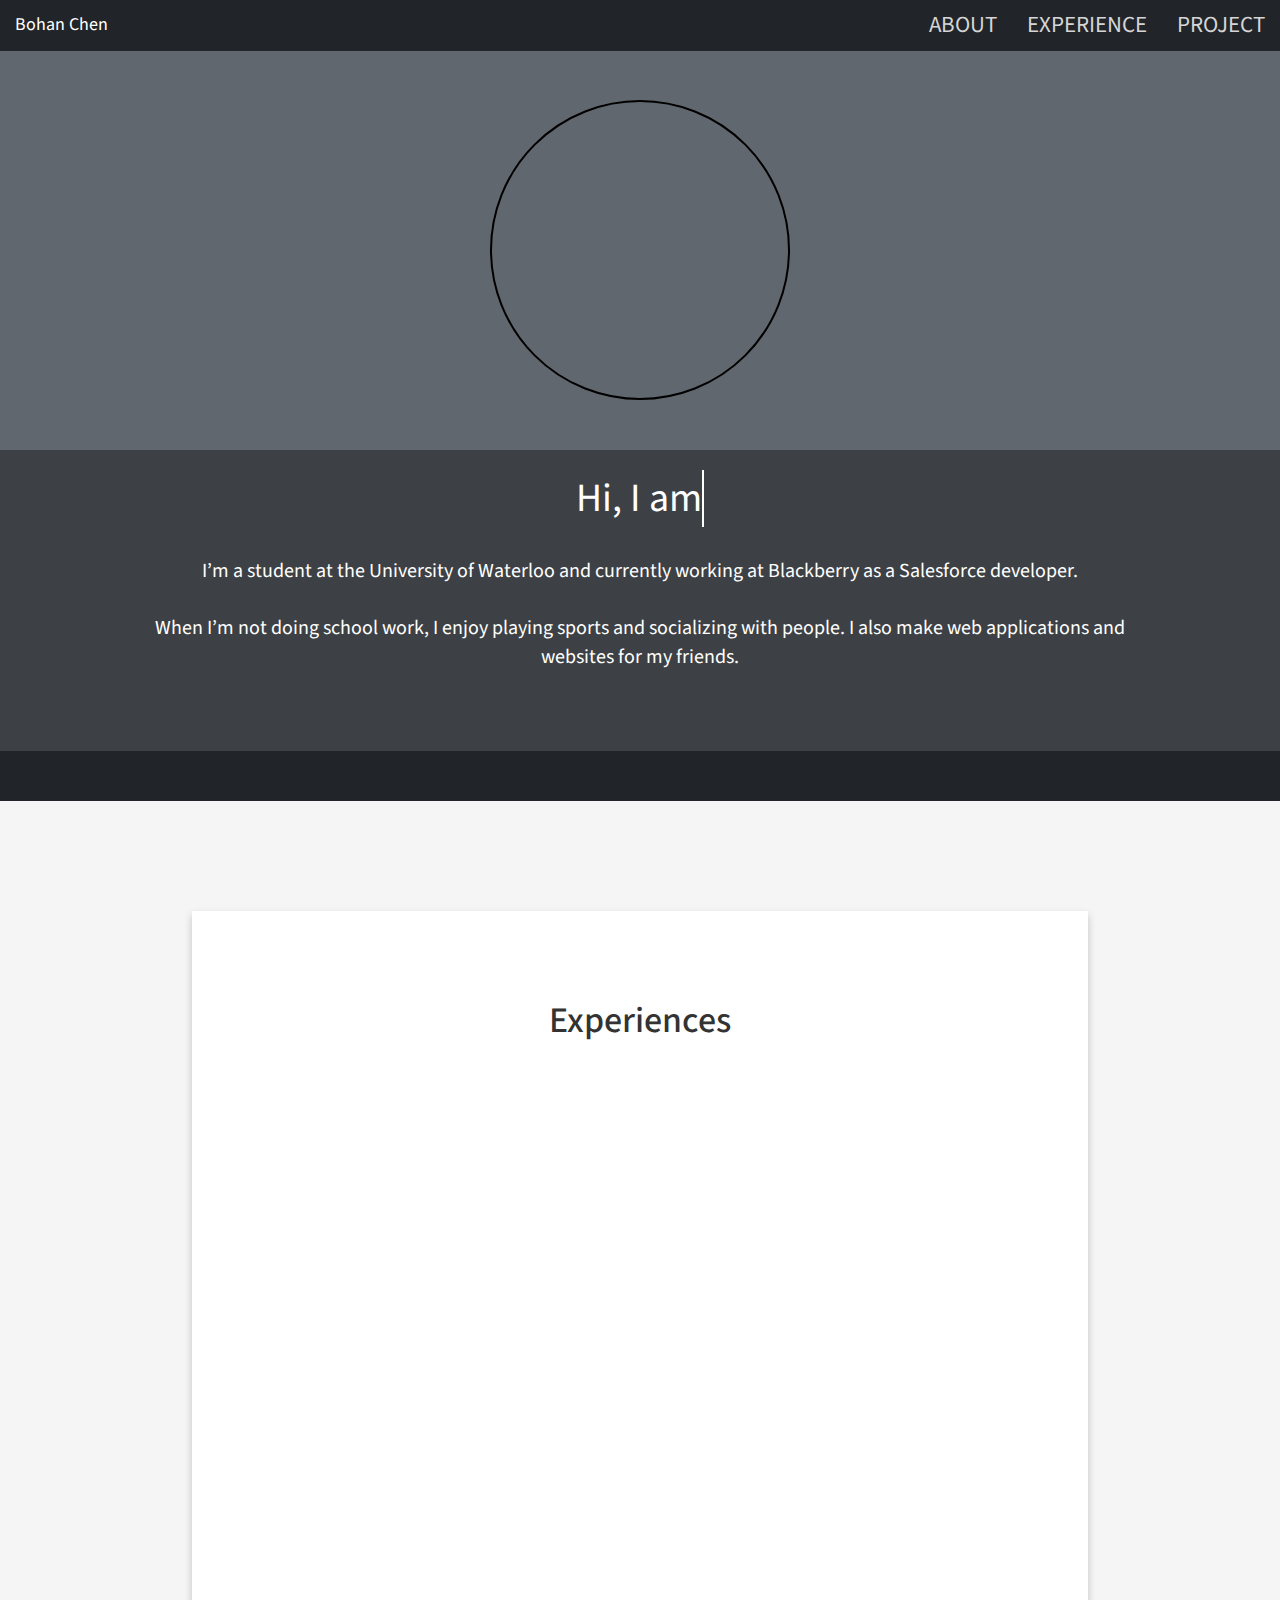
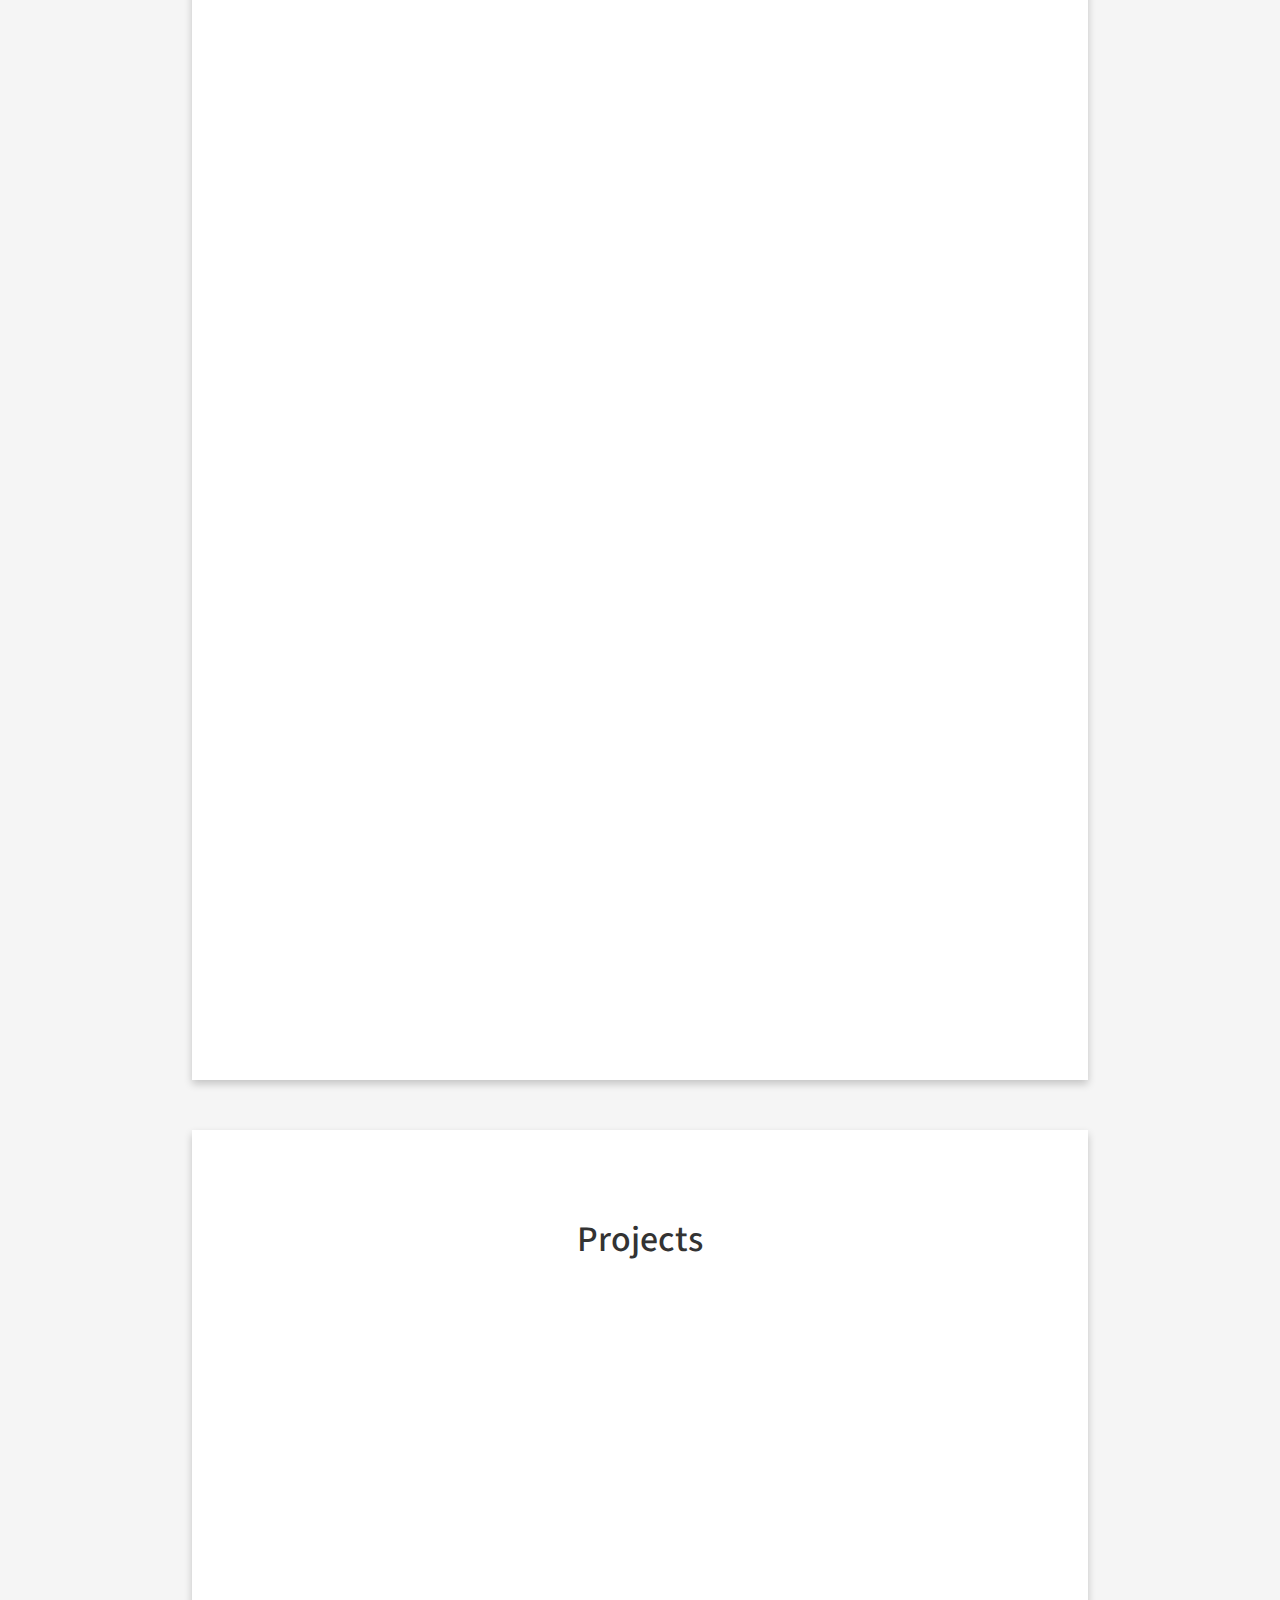
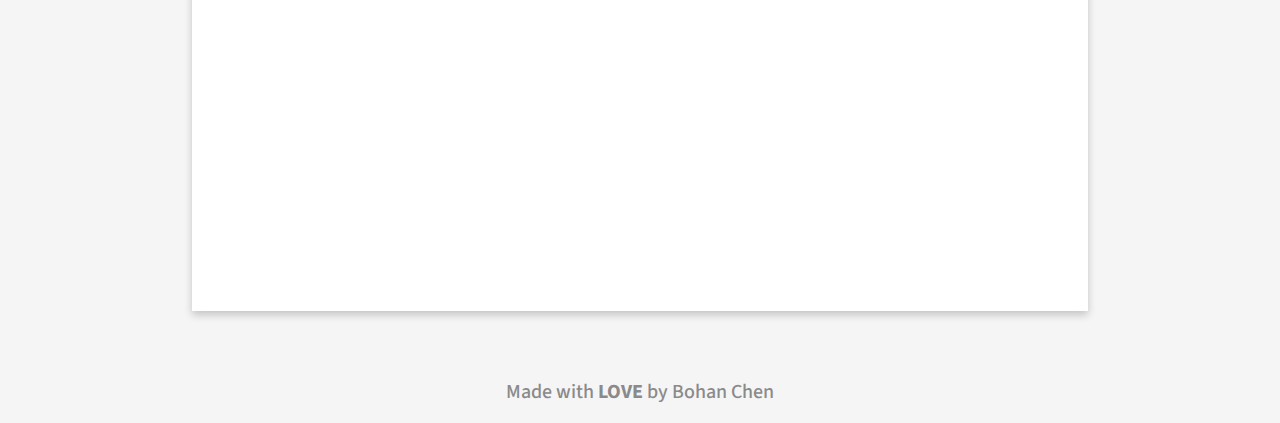
==== commit f43b3b26: "style change" ====
--- a/index.html
+++ b/index.html
@@ -37,17 +37,14 @@
         <div id="about">
             <div id="imgAbout" class="content-container">
                 <img class="about-img" src="Assets/bohanLogo.jpg" alt="bohanLogo">
-                <br>
             </div>
             <div id="textAbout" class="content-container">
-                <p class="about-text">Hi, I am Bohan</p>
-                <p class="about-text" id="aboutLowBound">I’m a student at the University of Waterloo and most recently a Web Developer at Raymond James Ltd.</br>
+                <p id="hiText"></p>
+                <p class="about-text" id="aboutLowBound">I’m a student at the University of Waterloo and currently working at Blackberry as a Salesforce developer.</br>
                     </br>When I’m not doing school work, I enjoy playing sports and socializing with people. I also make web applications and websites for my friends.</p>
-                </br>
-                </br>
             </div>
             <div id="contactAbout">
-                <ul class="contact">
+                <ul class="contact list-unstyled">
                     <li><a href="https://github.com/ballhan" target="_blank"><i class="fab fa-github-square"
 											id="github"></i></a></li>
                     <li><a href="https://www.linkedin.com/in/bohan-c-355501153/" target="_blank"><i
@@ -199,6 +196,7 @@
     <script src="js/navbarCollapse.js"></script>
     <script src="js/contentInview.js"></script>
     <script src="js/contentFadein.js"></script>
+    <script src="js/typewriter.js"></script>
 </body>
 
 </html>--- a/CSS/style.css
+++ b/CSS/style.css
@@ -1,11 +1,13 @@
-﻿#introContent {
+﻿body {
+    background-color: #F5F5F5;
+}
+
+#introContent {
     background-color: #61676e;
-    margin: 0;
 }
 
 #mainContent {
-    background-color: #F5F5F5;
-    margin: 0;
+    padding-top: 100px;
 }
 
 
@@ -14,7 +16,7 @@
 .navbar {
     background-color: #212529;
     font-family: 'Source Sans Pro', sans-serif;
-    font-size: 150%;
+    font-size: 23px;
     border-color: transparent;
 }
 
@@ -37,7 +39,6 @@
 .navbar .navbar-nav li a:hover {
     background-color: #212529;
     color: #FFFFFF;
-    font-size: 110%;
 }
 
 .navbar .navbar-nav li a:focus {
@@ -45,52 +46,15 @@
     color: #FFFFFF;
 }
 
-.intro {
-    padding-top: 70px;
-    padding-bottom: 60px;
-}
-
-.intro-h1 {
-    font-size: 400%;
-    font-family: 'Source Sans Pro', sans-serif;
-    text-align: center;
-    padding: 0px 5% 0px 5%;
-}
-
-.intro-h2 {
-    font-size: 300%;
-    font-family: 'Source Sans Pro', sans-serif;
-    text-align: center;
-    padding: 0px 5% 0px 5%;
-}
-
-.card {
-    box-shadow: 0 4px 8px 0 rgba(0, 0, 0, 0.2);
-    transition: 0.3s;
-    width: 60%;
-    margin-bottom: 50px;
-    background-color: #ffffff;
-    display: block;
-    margin-left: auto;
-    margin-right: auto;
-}
-
-@media only screen and (max-width: 768px) {
-    /* For mobile phones: */
-    [class*="card"] {
-        width: 90%;
-    }
-}
-
 
 /* About */
 
-#about {
-    margin: 150px 0 100px 0;
+#imgAbout {
+    padding: 100px 0px 50px 0px;
 }
 
 .content-container {
-    padding: 0px 10% 100px 10%;
+    padding: 0px 10% 70px 10%;
     font-family: 'Source Sans Pro', sans-serif;
 }
 
@@ -103,14 +67,9 @@
 }
 
 .about-text {
-    font-size: 160%;
+    font-size: 20px;
     text-align: center;
     color: #ffffff;
-}
-
-.container-text {
-    font-size: 160%;
-    text-align: center;
 }
 
 .about-img {
@@ -141,19 +100,73 @@
     border-radius: 5%;
 }
 
+#hiText {
+    font-size: 40px;
+    font-family: 'Source Sans Pro', sans-serif;
+    text-align: center;
+    padding: 20px 5% 20px 5%;
+    color: #FFFFFF;
+}
+
+span {
+    border-right: .05em solid;
+    animation: caret 1s steps(1) infinite;
+}
+
+@keyframes caret {
+    50% {
+        border-color: transparent;
+    }
+}
+
+.intro {
+    padding-top: 70px;
+    padding-bottom: 60px;
+}
+
+.intro-h1 {
+    font-family: 'Source Sans Pro', sans-serif;
+    text-align: center;
+    padding: 0px 5% 0px 5%;
+}
+
+.intro-h2 {
+    font-family: 'Source Sans Pro', sans-serif;
+    text-align: center;
+    padding: 0px 5% 0px 5%;
+}
+
+.card {
+    box-shadow: 0 4px 8px 0 rgba(0, 0, 0, 0.2);
+    transition: 0.3s;
+    width: 70%;
+    margin-bottom: 50px;
+    background-color: #ffffff;
+    display: block;
+    margin-left: auto;
+    margin-right: auto;
+}
+
+@media only screen and (max-width: 768px) {
+    /* For mobile phones: */
+    [class*="card"] {
+        width: 90%;
+    }
+}
+
 
 /* Contact */
 
 .contact {
-    display: table;
-    margin: 0 auto;
+    font-size: 35px;
+    list-style-type: none;
+    text-align: center
 }
 
 .contact li {
-    text-align: center;
-    font-size: 300%;
-    display: inline;
-    padding: 10px 20px 10px 20px;
+    display: inline-block;
+    float: none;
+    margin: 3px 20px 3px 20px;
 }
 
 #github,
@@ -162,8 +175,47 @@
     color: #f5f5f5;
 }
 
-.contact li:hover li:focus {
-    color: #ffffff;
+#github:hover,
+#linkedin:hover,
+#mail:hover {
+    animation: shake 0.5s;
+    animation-iteration-count: infinite;
+}
+
+@keyframes shake {
+    0% {
+        transform: translate(1px, 1px) rotate(0deg);
+    }
+    10% {
+        transform: translate(-1px, -2px) rotate(-1deg);
+    }
+    20% {
+        transform: translate(-3px, 0px) rotate(1deg);
+    }
+    30% {
+        transform: translate(3px, 2px) rotate(0deg);
+    }
+    40% {
+        transform: translate(1px, -1px) rotate(1deg);
+    }
+    50% {
+        transform: translate(-1px, 2px) rotate(-1deg);
+    }
+    60% {
+        transform: translate(-3px, 1px) rotate(0deg);
+    }
+    70% {
+        transform: translate(3px, 1px) rotate(-1deg);
+    }
+    80% {
+        transform: translate(-1px, -1px) rotate(1deg);
+    }
+    90% {
+        transform: translate(1px, 2px) rotate(0deg);
+    }
+    100% {
+        transform: translate(1px, -2px) rotate(-1deg);
+    }
 }
 
 
@@ -181,22 +233,22 @@
 
 .experience-company {
     color: green;
-    font-size: 180%;
+    font-size: 25px;
 }
 
 .experience-position {
     color: #3C5AB4;
-    font-size: 150%;
+    font-size: 20px;
 }
 
 .experience-location {
     color: #212529;
-    font-size: 140%;
+    font-size: 18px;
 }
 
 .experience-duty {
     padding: 5px;
-    font-size: 130%;
+    font-size: 17px;
 }
 
 
@@ -206,7 +258,7 @@
     color: #8a8a8a;
     font-family: 'Source Sans Pro', sans-serif;
     text-align: center;
-    font-size: 150%;
+    font-size: 20px;
     margin-bottom: 20px;
 }
 
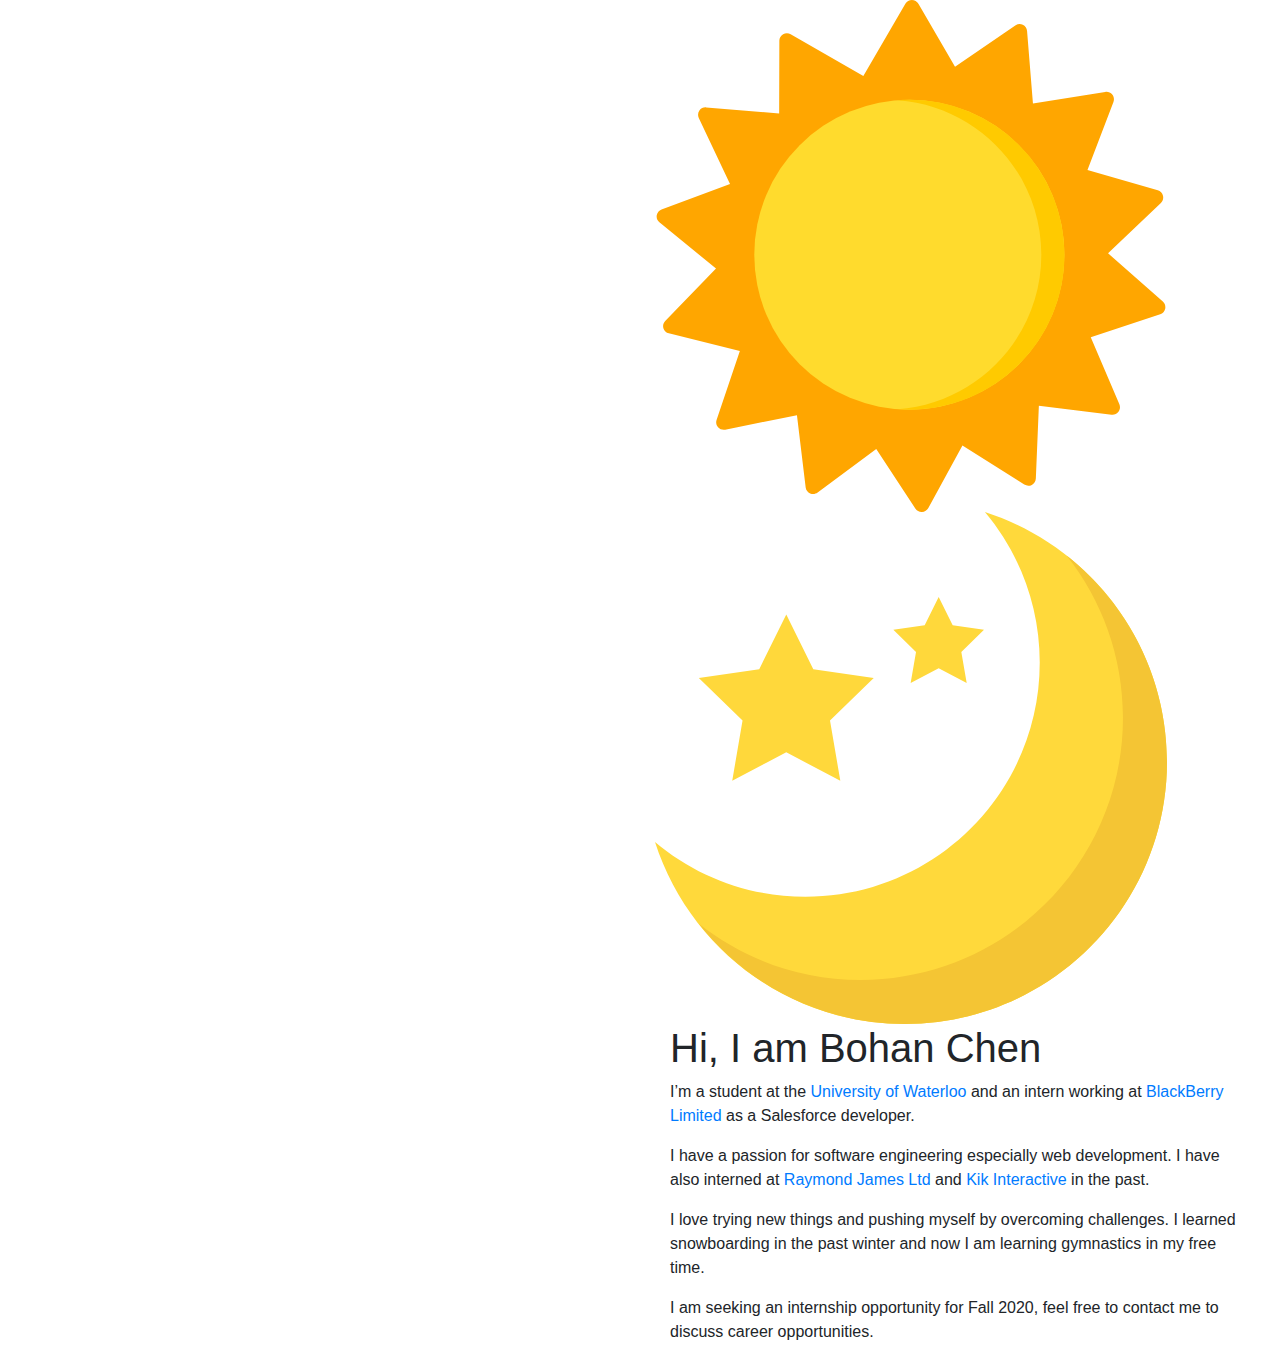
==== commit 5199f9af: "new website" ====
--- a/index.html
+++ b/index.html
@@ -3,200 +3,44 @@
 
 <head id="top">
     <title>Bohan Chen</title>
-    <link rel="icon" href="Assets/bohanLogo.jpg">
     <meta name="viewport" content="width=device-width, initial-scale=1">
     <meta name="author" content="Bohan Chen">
-    <link rel="stylesheet" href="https://maxcdn.bootstrapcdn.com/bootstrap/3.3.7/css/bootstrap.min.css" integrity="sha384-BVYiiSIFeK1dGmJRAkycuHAHRg32OmUcww7on3RYdg4Va+PmSTsz/K68vbdEjh4u" crossorigin="anonymous">
-    <link href="CSS/style.css" rel="stylesheet">
+    <link href="css/style.css" rel="stylesheet">
     <link rel="stylesheet" href="https://use.fontawesome.com/releases/v5.8.1/css/all.css" integrity="sha384-50oBUHEmvpQ+1lW4y57PTFmhCaXp0ML5d60M1M7uH2+nqUivzIebhndOJK28anvf" crossorigin="anonymous">
-    <link href="https://fonts.googleapis.com/css?family=Source+Sans+Pro" rel="stylesheet">
+    <link rel="stylesheet" href="https://maxcdn.bootstrapcdn.com/bootstrap/4.0.0/css/bootstrap.min.css" integrity="sha384-Gn5384xqQ1aoWXA+058RXPxPg6fy4IWvTNh0E263XmFcJlSAwiGgFAW/dAiS6JXm" crossorigin="anonymous">
 </head>
 
-<body>
-    <div id="introContent">
-        <nav class="navbar navbar-default navbar-fixed-top" role="navigation">
-            <div class="container-fluid">
-                <div class="navbar-header">
-                    <button type="button" class="navbar-toggle" data-toggle="collapse" data-target="#navbar-collapse-main">
-					<span class="icon-bar"></span>
-					<span class="icon-bar"></span>
-					<span class="icon-bar"></span>
-				</button>
-                    <a class="navbar-brand" href="https://www.bohanchen.ca">Bohan Chen</a>
-                </div>
-                <div class="collapse navbar-collapse" id="navbar-collapse-main">
-                    <ul class="nav navbar-nav navbar-right">
-                        <li><a id="navAbout" href="#top">ABOUT</a></li>
-                        <li><a id="navExperience" href="#experience">EXPERIENCE</a></li>
-                        <li><a id="navProject" href="#project">PROJECT</a></li>
-                    </ul>
-                </div>
-            </div>
-        </nav>
-
-        <div id="about">
-            <div id="imgAbout" class="content-container">
-                <img class="about-img" src="Assets/bohanLogo.jpg" alt="bohanLogo">
-            </div>
-            <div id="textAbout" class="content-container">
-                <p id="hiText"></p>
-                <p class="about-text" id="aboutLowBound">I’m a student at the University of Waterloo and currently working at Blackberry as a Salesforce developer.</br>
-                    </br>When I’m not doing school work, I enjoy playing sports and socializing with people. I also make web applications and websites for my friends.</p>
-            </div>
-            <div id="contactAbout">
-                <ul class="contact list-unstyled">
-                    <li><a href="https://github.com/ballhan" target="_blank"><i class="fab fa-github-square"
-											id="github"></i></a></li>
-                    <li><a href="https://www.linkedin.com/in/bohan-c-355501153/" target="_blank"><i
-											class="fab fa-linkedin" id="linkedin"></i></a></li>
-                    <li><a href="mailto:chenbohan81@gmail.com"><i class="fas fa-envelope" id="mail"></i></a>
-                    </li>
-                </ul>
-            </div>
-        </div>
-    </div>
-
-    <div id="mainContent">
-        <div id="experience" class="card">
-            <div class="intro">
-                <h1 id="portfolioHighBound" class="intro-h1">Experiences</h1>
+<body id="body" class="bdLightMode">
+    <div class="container-fluid">
+        <div class="row">
+            <div id="background" class="col-md-6">
             </div>
 
-            <div class="content-container">
-                <div class="row">
-                    <div id="imgRj" class="col-sm-6  temp-hide">
-                        <img class="experience-img" src="Assets/Experience/Rj.jpg" alt="">
+            <div class="col-md-6">
+                <div id="theme">
+                    <img id="sun" class="sun themeIcon" onclick="changeTheme()" src="[data-uri]" />
+                    <img id="moon" class="moon themeIcon" onclick="changeTheme()" src="[data-uri]" />
+                </div>
+                <div class="container">
+                    <div id="header"> 
+                        <h1>Hi, I am Bohan Chen</h1>
                     </div>
-                    <div id="textRj" class="col-sm-6  temp-hide experience-text">
-                        <h3 class="experience-company">Raymond James Ltd.</h3>
-                        <h4 class="experience-position">Web Developer, 09/2018 - 12/2018</h4>
-                        <h4 class="experience-location">Toronto, ON</h4>
-                        <ul class="experience-duty">
-                            <li>Updated and maintained the company’s websites using Sitecore and SharePoint</li>
-                            <li>Debugged and resolved frontend bugs on websites using HTML, CSS and Bootstrap</li>
-                            <li>Built multiple Finance Calculator applications using Angular with charts and graphics drew using HTML Canvas for advisors to visualize the relationship between each component
-                            </li>
-                            <li>Refactored over 500 lines of code for reusability and maintainability</li>
-                        </ul>
+                    <div id="content">
+                        <p>I’m a student at the <a href="https://uwaterloo.ca/" target="_blank" class="inlineLink">University of Waterloo</a> and an intern working at <a href="https://www.blackberry.com/us/en" target="_blank" class="inlineLink">BlackBerry Limited</a> as a Salesforce developer.</p>
+                        <p>I have a passion for software engineering especially web development. I have also interned at <a href="https://www.raymondjames.ca/" target="_blank" class="inlineLink">Raymond James Ltd </a> and <a href="https://www.kik.com/" target="_blank" class="inlineLink"> Kik Interactive</a> in the past.</p>
+                        <p>I love trying new things and pushing myself by overcoming challenges. I learned snowboarding in the past winter and now I am learning gymnastics in my free time.</p>
+                        <p>I am seeking an internship opportunity for Fall 2020, feel free to contact me to discuss career opportunities.</p>
                     </div>
-                </div>
-            </div>
-
-            <div class="content-container">
-                <div class="row">
-                    <div id="imgKik" class="col-sm-6  temp-hide">
-                        <img class="experience-img" src="Assets/Experience/Kik.png" alt="">
-                    </div>
-                    <div id="textKik" class="col-sm-6  temp-hide experience-text">
-                        <h3 class="experience-company">Kik Interactive</h3>
-                        <h4 class="experience-position">QA Analyst, 01/2018 - 04/2018</h4>
-                        <h4 class="experience-location">Waterloo, ON</h4>
-                        <ul class="experience-duty">
-                            <li>Performed daily tasks including Sanity, Regression and Upgrade Testing</li>
-                            <li>Wrote Integrated Tests using C# with Visual Studio for the QA team’s UI Automation Project
-                            </li>
-                            <li>Developed test suites and debugged features including iPhone X UI Remake, Verification Badge, Group Description, Chat Theme, Profile Background Picture and Share Extension
-                            </li>
-                            <li>Investigated bugs based on reports from Internal Slack Channel, Instabug and User Reviews
-                            </li>
-                        </ul>
-                    </div>
-                </div>
-            </div>
-
-            <div class="content-container">
-                <div class="row">
-                    <div id="imgUWCSA" class="col-sm-6  temp-hide">
-                        <img class="experience-img" src="Assets/Experience/UWCSA.png" alt="">
-                    </div>
-                    <div id="textUWCSA" class="col-sm-6  temp-hide">
-                        <h3 class="experience-company">UWCSA (University of Waterloo Chinese Student Association)</h3>
-                        <h4 class="experience-position">Event Coordinator, 05/2017 - Present</h4>
-                        <h4 class="experience-location">University of Waterloo, ON</h4>
-                        <ul class="experience-duty">
-                            <li>Brainstormed, planned and hosted school-wide events such as UWCSA Night Market and Simu Liu Greet and Meet which provided quality leisure time for over 1000 students</li>
-                        </ul>
-                    </div>
-                </div>
-            </div>
-
-            <div class="content-container">
-                <div class="row">
-                    <div id="imgMonsheong" class="col-sm-6  temp-hide">
-                        <img class="experience-img" src="Assets/Experience/Monsheong.png" alt="">
-                    </div>
-                    <div id="textMonsheong" class="col-sm-6  temp-hide">
-                        <h3 class="experience-company">Mon Sheong Chinese School</h3>
-                        <h4 class="experience-position">Teaching Assistant, 04/2015 - 04/2016</h4>
-                        <h4 class="experience-location">Richmond Hill, ON</h4>
-                        <ul class="experience-duty">
-                            <li>Taught children essential day-to-day communication skills</li>
-                            <li>Supervised children to behave in a safe and organized manner</li>
-                        </ul>
+                    <div id="contact">
+                        <a href="https://github.com/ballhan" target="_blank"><i class="fab fa-github-square contactIcon"></i></a>
+                        <a href="https://www.linkedin.com/in/bohan-c-355501153/" target="_blank"><i class="fab fa-linkedin contactIcon"></i></a>
+                        <a href="mailto:chenbohan81@gmail.com"><i class="fas fa-envelope contactIcon"></i></a>
                     </div>
                 </div>
             </div>
         </div>
-
-        <div id="project" class="card">
-            <div class="intro">
-                <h1 class="intro-h1">Projects</h1>
-            </div>
-
-            <div class="content-container">
-                <div class="row">
-                    <div id="imgJsGame" class="col-sm-6  temp-hide">
-                        <img class="container-img" src="Assets/Project/jsGame.gif" alt="">
-                    </div>
-                    <div id="textJsGame" class="col-sm-6  temp-hide">
-                        <h3 class="experience-company">2D Shooting Game</h3>
-                        </a>
-                        <a href="https://ballhan.github.io/2D-Shooting-Game/" target="_blank"><button type="button"
-								class="btn btn-primary">Demo</button></a>
-                        <a href="https://github.com/ballhan/2D-Shooting-Game" target="_blank"><button type="button"
-								class="btn btn-primary">Code</button></a>
-                        <ul class="experience-duty">
-                            <li>Built a web game with graphics drew using HTML Canvas, hosted using GitHub Pages</li>
-                            <li>Current version includes four types of enemies and one shooting style, more features coming soon</li>
-                        </ul>
-                    </div>
-                </div>
-            </div>
-
-            <div class="content-container">
-                <div class="row">
-                    <div id="imgThemeChanger" class="col-sm-6  temp-hide">
-                        <img class="container-img" src="Assets/Project/themeChanger.png" alt="">
-                    </div>
-                    <div id="textThemeChanger" class="col-sm-6  temp-hide">
-                        <h3 class="experience-company">Theme Changer</h3>
-                        </a>
-                        <a href="https://github.com/ballhan/Theme-Changer" target="_blank"><button type="button"
-								class="btn btn-primary">Code</button></a>
-                        <ul class="experience-duty">
-                            <li>Built a chrome extension that changes the background and the font color of a website
-                            </li>
-                            <li id="portfolioLowBound">Current version includes Dark Mode and Eye Comfort Mode, more features coming soon</li>
-                        </ul>
-                    </div>
-                </div>
-            </div>
-        </div>
-
-        <footer id="copyright" class="container-fluid">
-            <div>
-                <h3 class="copyright-text">Made with <strong>LOVE</strong> by Bohan Chen</h3>
-            </div>
-        </footer>
     </div>
-
-    <script src="https://ajax.googleapis.com/ajax/libs/jquery/3.3.1/jquery.min.js"></script>
-    <script src="https://maxcdn.bootstrapcdn.com/bootstrap/3.3.7/js/bootstrap.min.js" integrity="sha384-Tc5IQib027qvyjSMfHjOMaLkfuWVxZxUPnCJA7l2mCWNIpG9mGCD8wGNIcPD7Txa" crossorigin="anonymous"></script>
-    <script src="js/navbarScrolling.js"></script>
-    <script src="js/navbarCollapse.js"></script>
-    <script src="js/contentInview.js"></script>
-    <script src="js/contentFadein.js"></script>
-    <script src="js/typewriter.js"></script>
+    <script src="js/changeTheme.js"></script>
 </body>
 
 </html>--- a/css/style.css
+++ b/css/style.css
@@ -0,0 +1,329 @@
+﻿html, body {
+	height:100%;
+	width: 100%;
+}
+
+/* Animation */
+.content-fade {
+	-moz-animation: fadein 1.5s; /* Firefox */
+    -webkit-animation: fadein 1.5s; /* Safari and Chrome */
+    -o-animation: fadein 1.5s; /* Opera */
+}
+
+.temp-hide {
+	opacity: 0;
+}
+
+@keyframes fadein {
+    from {
+        opacity:0;
+    }
+    to {
+        opacity:1;
+    }
+}
+
+@-moz-keyframes fadein { /* Firefox */
+    from {
+        opacity:0;
+    }
+    to {
+        opacity:1;
+    }
+}
+
+@-webkit-keyframes fadein { /* Safari and Chrome */
+    from {
+        opacity:0;
+    }
+    to {
+        opacity:1;
+    }
+}
+
+@-o-keyframes fadein { /* Opera */
+    from {
+        opacity:0;
+    }
+    to {
+        opacity: 1;
+    }
+}
+
+/* NAVBAR */
+.navbar {
+	background-color: #373737;
+	font-family: 'Amatic SC', cursive;
+	font-size: 1.5em;
+	font-weight: bold;
+	border-color: transparent;
+}
+
+.navbar .navbar-brand {
+  color: #FFF;
+}
+
+.navbar .navbar-brand:hover {
+  color: #FFF;
+}
+
+.navbar .navbar-brand:focus {
+  color: #FFF;
+}
+
+.navbar .navbar-nav li a {
+	color: #D5D5D5;
+}
+
+.navbar .navbar-nav li a:hover {
+	background-color: #373737;
+	color: #FFF;
+	font-size: 120%;
+}
+
+.navbar .navbar-nav li a:focus {
+	background-color: #373737;
+	color: #FFF;
+	font-size: 120%;
+}
+
+#navbar-collapse-main .active a {
+	font-weight: bold;
+	background-color: #373737;
+	color:#FFF;
+	font-size: 120%;
+}
+
+/* BACKGROUND */
+section {
+ 	position: relative;
+ 	width: 100%;
+ 	height: 100%;
+ 	display: table;
+}
+
+.home-wrap {
+ 	clip: rect(0, auto, auto, 0);
+ 	position: absolute;
+ 	top: 0;
+ 	left: 0;
+ 	width: 100%;
+ 	height: 100%;
+}
+
+#home {
+	padding: 100px;
+	background-image: url('../Assets/Background.jpg');
+ 	position: fixed;
+ 	display: table;
+ 	top: 0;
+ 	left: 0;
+ 	width: 100%;
+	height: 100%;
+	background-size: cover;
+	background-position: center center;
+	-webkit-transform: translateZ(0);
+          transform: translateZ(0);
+	will-change: transform;
+	z-index: -1;
+}
+
+.landing-text {
+	font-family: 'Amatic SC', cursive;
+	color: #FFF;
+	z-index: 100;
+	display: table-cell;
+	text-align: center;
+	vertical-align: middle;
+}
+
+.landing-text h1 {
+	font-size: 800%;
+	font-weight: bold;
+	-moz-animation: fadein 3s; /* Firefox */
+    -webkit-animation: fadein 3s; /* Safari and Chrome */
+    -o-animation: fadein 3s; /* Opera */
+}
+
+figure {
+	position: relative;
+	width: 100%;
+	height: 60%;
+}
+
+.fixed-wrap {
+	clip: rect(0, auto, auto, 0);
+	position: absolute;
+	top: 0;
+	left: 0;
+	width: 100%;
+	height: 100%;
+}
+
+#fixed {
+	background-image: url('../Assets/Background2.JPG');
+	display: block;
+	top: 0;
+	left: 0;
+	width: 100%;
+	height: 100%;
+	background-size: cover;
+	background-position: center center;
+	-webkit-transform: translateZ(0);
+          transform: translateZ(0);
+	will-change: transform;
+}
+
+
+/* PORT */
+#portfolio {
+	background-color: #E5E7E9;
+}
+
+.intro {
+	padding-top: 70px;
+	padding-bottom: 60px;
+}
+
+.intro h1 {
+	font-size: 300%;
+	font-weight: bold;
+	font-family: 'Amatic SC', cursive;
+	text-align: center;
+}
+
+.skill {
+	padding-left: 25%;
+}
+
+.skillList {
+	padding-bottom: 15px;
+	font-family: 'Poor Story', cursive;
+	font-size: 140%;
+	list-style: none;
+}
+
+.myProgress {
+    width: 70%;
+    background-color: #FFFFFF;
+}
+
+.myBar {
+    width: 0%;
+    height: 20px;
+    background-color: #3fb6b2;
+}
+
+.portcontainer {
+	padding: 0px 20% 70px 20%;
+	font-family: 'Poor Story', cursive;
+}
+
+.portcontainer ul {
+	padding: 0px;
+	font-size: 20px;
+}
+
+.portcontainer img {
+	height: 180px;
+	width: auto;
+	display: block;
+    margin-left: auto;
+    margin-right: auto;
+    margin-top: 20px;
+}
+
+/* ABOUT*/
+#about {
+	background-color: #F2F3F4;
+}
+
+.aboutcontainer {
+	padding: 0px 20% 100px 20%;
+	font-family: 'Poor Story', cursive;
+}
+
+.aboutcontainer p {
+	font-size: 20px;
+	text-align: center;
+}
+
+.aboutcontainer img, .video iframe {
+	width: 100%;
+	display: block;
+    margin-left: auto;
+    margin-right: auto;
+    border-radius: 10px;
+    border: 3px solid white;
+}
+
+.video iframe {
+	max-height: 200px;
+}
+
+/* COFFEE */
+.gallery {
+    padding: 0 10% 0 10%;
+}
+
+.gallery .lightbox img {
+    width: 100%;
+	margin-bottom: 10px;
+    transition: 0.2s ease-in-out;
+    box-shadow: 0 2px 3px rgba(0,0,0,0.2);
+}
+
+
+.gallery .lightbox img:hover {
+    transform: scale(1.05);
+    box-shadow: 0 8px 15px rgba(0,0,0,0.3);
+}
+
+.gallery img {
+    border-radius: 10px;
+}
+
+
+/*CONTACT */	
+#contact {	
+	background-color: #DFDDDE;	
+}	
+
+textarea {	
+    height: 120px;	
+}	
+
+input, textarea {	
+    margin-bottom: 5px;	
+    font-size: 11pt;	
+    padding: 15px 10px 10px 10px;	
+    border: 1px solid #cecece;	
+    background-color: #FFFFFF;	
+    color: #787575;	
+    border-radius: 5px;	
+    width: 55%;	
+    outline: none;	
+}	
+
+.submit{	
+	width: 20%;	
+	margin: 0 40% 75px 40%;	
+}
+
+/* FOOTER + CONTACT */
+footer {
+	width: 100%;
+	background-color: #373737;
+	color: #FFF;
+	font-family: 'Amatic SC', cursive;
+}
+
+.fa {
+	padding: 0 8px 0 8px;
+	color: #FFF;
+}
+
+.fa:hover {
+	color: #D5D5D5;
+	text-decoration: none;
+}
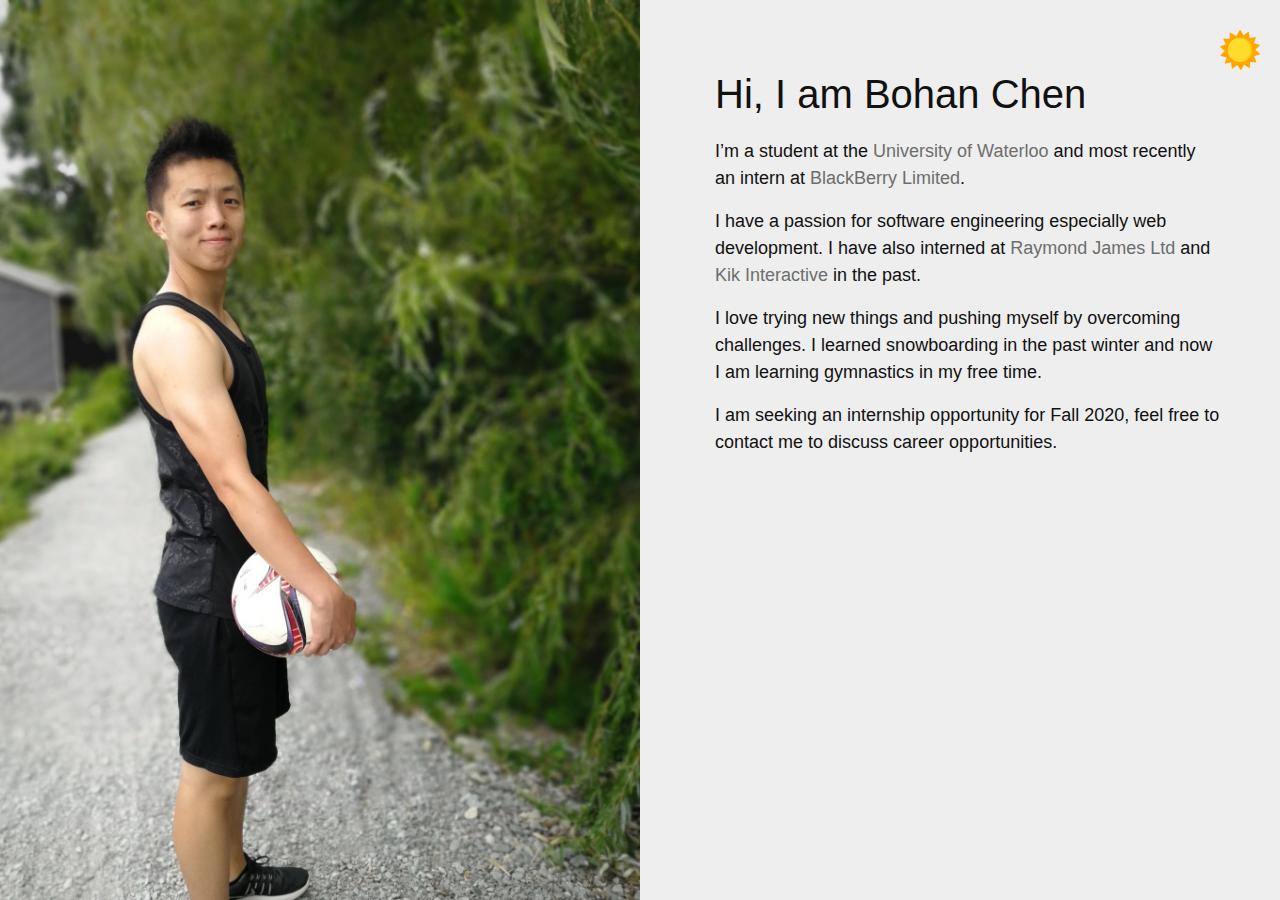
==== commit 9b7d1dc5: "Update index.html" ====
--- a/index.html
+++ b/index.html
@@ -26,7 +26,7 @@
                         <h1>Hi, I am Bohan Chen</h1>
                     </div>
                     <div id="content">
-                        <p>I’m a student at the <a href="https://uwaterloo.ca/" target="_blank" class="inlineLink">University of Waterloo</a> and an intern working at <a href="https://www.blackberry.com/us/en" target="_blank" class="inlineLink">BlackBerry Limited</a> as a Salesforce developer.</p>
+                        <p>I’m a student at the <a href="https://uwaterloo.ca/" target="_blank" class="inlineLink">University of Waterloo</a> and most recently an intern at <a href="https://www.blackberry.com/us/en" target="_blank" class="inlineLink">BlackBerry Limited</a>.</p>
                         <p>I have a passion for software engineering especially web development. I have also interned at <a href="https://www.raymondjames.ca/" target="_blank" class="inlineLink">Raymond James Ltd </a> and <a href="https://www.kik.com/" target="_blank" class="inlineLink"> Kik Interactive</a> in the past.</p>
                         <p>I love trying new things and pushing myself by overcoming challenges. I learned snowboarding in the past winter and now I am learning gymnastics in my free time.</p>
                         <p>I am seeking an internship opportunity for Fall 2020, feel free to contact me to discuss career opportunities.</p>
@@ -43,4 +43,4 @@
     <script src="js/changeTheme.js"></script>
 </body>
 
-</html>+</html>
--- a/css/style.css
+++ b/css/style.css
@@ -1,329 +1,133 @@
-﻿html, body {
-	height:100%;
-	width: 100%;
+.bdLightMode {
+    background-color: #eee;
+    color: #111;
+    transition: 0.5s ease;
 }
 
-/* Animation */
-.content-fade {
-	-moz-animation: fadein 1.5s; /* Firefox */
-    -webkit-animation: fadein 1.5s; /* Safari and Chrome */
-    -o-animation: fadein 1.5s; /* Opera */
+.bdDarkMode {
+    background-color: #111;
+    color: #eee;
+    transition: 0.5s ease;
 }
 
-.temp-hide {
-	opacity: 0;
+.container-fluid {
+    padding-right: 0 !important; /* remove padding for background picture */
+    padding-left: 0 !important;
 }
 
-@keyframes fadein {
-    from {
-        opacity:0;
-    }
-    to {
-        opacity:1;
+#background {
+    overflow: hidden;
+    background-size: cover;
+    background-position: center;
+    height: 100vh;
+    background-image: url("../asset/background.jpg"); 
+}
+
+.container {
+    padding: 80px 150px !important; /* padding for content */
+}
+
+@media (max-width: 1360px){
+    .container {
+        padding: 50px 60px !important;
     }
 }
 
-@-moz-keyframes fadein { /* Firefox */
-    from {
-        opacity:0;
+@media (max-width: 1000px){
+    #header h1{
+        font-size: 25px;
     }
-    to {
-        opacity:1;
+
+    #content p{
+        font-size: 14px;
+    }
+
+    .contactIcon{
+        font-size: 30px !important;
+        padding: 15px 15px !important;
+    }
+
+}
+
+@media (max-width: 767px){
+    #background{
+        display: none;
+    }
+
+    .themeIcon{
+        width: 70px !important;
     }
 }
 
-@-webkit-keyframes fadein { /* Safari and Chrome */
-    from {
-        opacity:0;
+@media (max-width: 420px){
+    .container {
+        padding: 40px 50px !important;
     }
-    to {
-        opacity:1;
+
+    #header h1{
+        font-size: 23px;
+    }
+
+    #content p{
+        font-size: 11px;
     }
 }
 
-@-o-keyframes fadein { /* Opera */
-    from {
-        opacity:0;
-    }
-    to {
-        opacity: 1;
-    }
+.themeIcon {
+    width: 80px;
+    cursor: pointer;
+    padding: 30px 20px;
+    position: fixed;
+    right: 0;
 }
 
-/* NAVBAR */
-.navbar {
-	background-color: #373737;
-	font-family: 'Amatic SC', cursive;
-	font-size: 1.5em;
-	font-weight: bold;
-	border-color: transparent;
+.moon {
+    display: none;
 }
 
-.navbar .navbar-brand {
-  color: #FFF;
+.sun:hover{
+    animation: rotate 1s infinite;
 }
 
-.navbar .navbar-brand:hover {
-  color: #FFF;
+@keyframes rotate{
+    0%{
+      transform: rotate(0deg);
+    }
+    100%{
+      transform: rotate(360deg);
+    }
+  }
+
+.moon:hover{
+    transform: scale(1.1);
 }
 
-.navbar .navbar-brand:focus {
-  color: #FFF;
+#content {
+    font-size: 18px;
 }
 
-.navbar .navbar-nav li a {
-	color: #D5D5D5;
+#header {
+    margin-top: 20px;
+    margin-bottom: 20px;
+    font-size: 50px;
 }
 
-.navbar .navbar-nav li a:hover {
-	background-color: #373737;
-	color: #FFF;
-	font-size: 120%;
+.inlineLink {
+    color: #6d6d6d;
+    text-decoration: none !important;
 }
 
-.navbar .navbar-nav li a:focus {
-	background-color: #373737;
-	color: #FFF;
-	font-size: 120%;
+.inlineLink:hover {
+    color: #6d6d6d;
 }
 
-#navbar-collapse-main .active a {
-	font-weight: bold;
-	background-color: #373737;
-	color:#FFF;
-	font-size: 120%;
+#contact {
+    text-align: center;
 }
 
-/* BACKGROUND */
-section {
- 	position: relative;
- 	width: 100%;
- 	height: 100%;
- 	display: table;
+.contactIcon {
+    color: #000000;
+    font-size: 40px;
+    padding: 20px 20px;
+    transition: 0.5s ease;
 }
-
-.home-wrap {
- 	clip: rect(0, auto, auto, 0);
- 	position: absolute;
- 	top: 0;
- 	left: 0;
- 	width: 100%;
- 	height: 100%;
-}
-
-#home {
-	padding: 100px;
-	background-image: url('../Assets/Background.jpg');
- 	position: fixed;
- 	display: table;
- 	top: 0;
- 	left: 0;
- 	width: 100%;
-	height: 100%;
-	background-size: cover;
-	background-position: center center;
-	-webkit-transform: translateZ(0);
-          transform: translateZ(0);
-	will-change: transform;
-	z-index: -1;
-}
-
-.landing-text {
-	font-family: 'Amatic SC', cursive;
-	color: #FFF;
-	z-index: 100;
-	display: table-cell;
-	text-align: center;
-	vertical-align: middle;
-}
-
-.landing-text h1 {
-	font-size: 800%;
-	font-weight: bold;
-	-moz-animation: fadein 3s; /* Firefox */
-    -webkit-animation: fadein 3s; /* Safari and Chrome */
-    -o-animation: fadein 3s; /* Opera */
-}
-
-figure {
-	position: relative;
-	width: 100%;
-	height: 60%;
-}
-
-.fixed-wrap {
-	clip: rect(0, auto, auto, 0);
-	position: absolute;
-	top: 0;
-	left: 0;
-	width: 100%;
-	height: 100%;
-}
-
-#fixed {
-	background-image: url('../Assets/Background2.JPG');
-	display: block;
-	top: 0;
-	left: 0;
-	width: 100%;
-	height: 100%;
-	background-size: cover;
-	background-position: center center;
-	-webkit-transform: translateZ(0);
-          transform: translateZ(0);
-	will-change: transform;
-}
-
-
-/* PORT */
-#portfolio {
-	background-color: #E5E7E9;
-}
-
-.intro {
-	padding-top: 70px;
-	padding-bottom: 60px;
-}
-
-.intro h1 {
-	font-size: 300%;
-	font-weight: bold;
-	font-family: 'Amatic SC', cursive;
-	text-align: center;
-}
-
-.skill {
-	padding-left: 25%;
-}
-
-.skillList {
-	padding-bottom: 15px;
-	font-family: 'Poor Story', cursive;
-	font-size: 140%;
-	list-style: none;
-}
-
-.myProgress {
-    width: 70%;
-    background-color: #FFFFFF;
-}
-
-.myBar {
-    width: 0%;
-    height: 20px;
-    background-color: #3fb6b2;
-}
-
-.portcontainer {
-	padding: 0px 20% 70px 20%;
-	font-family: 'Poor Story', cursive;
-}
-
-.portcontainer ul {
-	padding: 0px;
-	font-size: 20px;
-}
-
-.portcontainer img {
-	height: 180px;
-	width: auto;
-	display: block;
-    margin-left: auto;
-    margin-right: auto;
-    margin-top: 20px;
-}
-
-/* ABOUT*/
-#about {
-	background-color: #F2F3F4;
-}
-
-.aboutcontainer {
-	padding: 0px 20% 100px 20%;
-	font-family: 'Poor Story', cursive;
-}
-
-.aboutcontainer p {
-	font-size: 20px;
-	text-align: center;
-}
-
-.aboutcontainer img, .video iframe {
-	width: 100%;
-	display: block;
-    margin-left: auto;
-    margin-right: auto;
-    border-radius: 10px;
-    border: 3px solid white;
-}
-
-.video iframe {
-	max-height: 200px;
-}
-
-/* COFFEE */
-.gallery {
-    padding: 0 10% 0 10%;
-}
-
-.gallery .lightbox img {
-    width: 100%;
-	margin-bottom: 10px;
-    transition: 0.2s ease-in-out;
-    box-shadow: 0 2px 3px rgba(0,0,0,0.2);
-}
-
-
-.gallery .lightbox img:hover {
-    transform: scale(1.05);
-    box-shadow: 0 8px 15px rgba(0,0,0,0.3);
-}
-
-.gallery img {
-    border-radius: 10px;
-}
-
-
-/*CONTACT */	
-#contact {	
-	background-color: #DFDDDE;	
-}	
-
-textarea {	
-    height: 120px;	
-}	
-
-input, textarea {	
-    margin-bottom: 5px;	
-    font-size: 11pt;	
-    padding: 15px 10px 10px 10px;	
-    border: 1px solid #cecece;	
-    background-color: #FFFFFF;	
-    color: #787575;	
-    border-radius: 5px;	
-    width: 55%;	
-    outline: none;	
-}	
-
-.submit{	
-	width: 20%;	
-	margin: 0 40% 75px 40%;	
-}
-
-/* FOOTER + CONTACT */
-footer {
-	width: 100%;
-	background-color: #373737;
-	color: #FFF;
-	font-family: 'Amatic SC', cursive;
-}
-
-.fa {
-	padding: 0 8px 0 8px;
-	color: #FFF;
-}
-
-.fa:hover {
-	color: #D5D5D5;
-	text-decoration: none;
-}
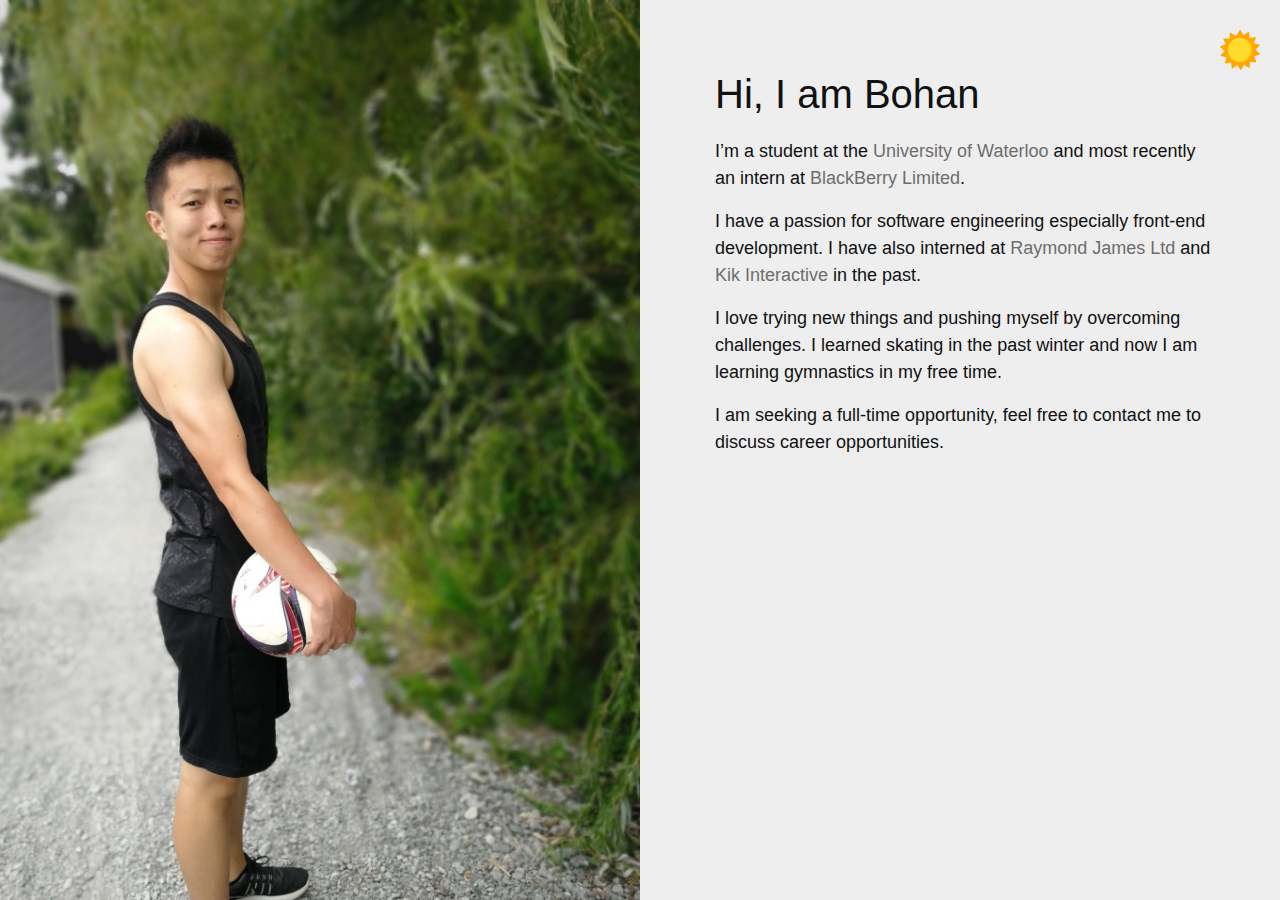
==== commit cb69f7bf: "updating information" ====
--- a/index.html
+++ b/index.html
@@ -1,46 +1,111 @@
 <!DOCTYPE html>
 <html lang="en">
+  <head id="top">
+    <title>Bohan Chen</title>
+    <meta name="viewport" content="width=device-width, initial-scale=1" />
+    <meta name="author" content="Bohan Chen" />
+    <link href="css/style.css" rel="stylesheet" />
+    <link
+      rel="stylesheet"
+      href="https://use.fontawesome.com/releases/v5.8.1/css/all.css"
+      integrity="sha384-50oBUHEmvpQ+1lW4y57PTFmhCaXp0ML5d60M1M7uH2+nqUivzIebhndOJK28anvf"
+      crossorigin="anonymous"
+    />
+    <link
+      rel="stylesheet"
+      href="https://maxcdn.bootstrapcdn.com/bootstrap/4.0.0/css/bootstrap.min.css"
+      integrity="sha384-Gn5384xqQ1aoWXA+058RXPxPg6fy4IWvTNh0E263XmFcJlSAwiGgFAW/dAiS6JXm"
+      crossorigin="anonymous"
+    />
+  </head>
 
-<head id="top">
-    <title>Bohan Chen</title>
-    <meta name="viewport" content="width=device-width, initial-scale=1">
-    <meta name="author" content="Bohan Chen">
-    <link href="css/style.css" rel="stylesheet">
-    <link rel="stylesheet" href="https://use.fontawesome.com/releases/v5.8.1/css/all.css" integrity="sha384-50oBUHEmvpQ+1lW4y57PTFmhCaXp0ML5d60M1M7uH2+nqUivzIebhndOJK28anvf" crossorigin="anonymous">
-    <link rel="stylesheet" href="https://maxcdn.bootstrapcdn.com/bootstrap/4.0.0/css/bootstrap.min.css" integrity="sha384-Gn5384xqQ1aoWXA+058RXPxPg6fy4IWvTNh0E263XmFcJlSAwiGgFAW/dAiS6JXm" crossorigin="anonymous">
-</head>
+  <body id="body" class="bdLightMode">
+    <div class="container-fluid">
+      <div class="row">
+        <div id="background" class="col-md-6"></div>
 
-<body id="body" class="bdLightMode">
-    <div class="container-fluid">
-        <div class="row">
-            <div id="background" class="col-md-6">
+        <div class="col-md-6">
+          <div id="theme">
+            <img
+              id="sun"
+              class="sun themeIcon"
+              onclick="changeTheme()"
+              src="[data-uri]"
+            />
+            <img
+              id="moon"
+              class="moon themeIcon"
+              onclick="changeTheme()"
+              src="[data-uri]"
+            />
+          </div>
+          <div class="container">
+            <div id="header">
+              <h1>Hi, I am Bohan</h1>
             </div>
-
-            <div class="col-md-6">
-                <div id="theme">
-                    <img id="sun" class="sun themeIcon" onclick="changeTheme()" src="[data-uri]" />
-                    <img id="moon" class="moon themeIcon" onclick="changeTheme()" src="[data-uri]" />
-                </div>
-                <div class="container">
-                    <div id="header"> 
-                        <h1>Hi, I am Bohan Chen</h1>
-                    </div>
-                    <div id="content">
-                        <p>I’m a student at the <a href="https://uwaterloo.ca/" target="_blank" class="inlineLink">University of Waterloo</a> and most recently an intern at <a href="https://www.blackberry.com/us/en" target="_blank" class="inlineLink">BlackBerry Limited</a>.</p>
-                        <p>I have a passion for software engineering especially web development. I have also interned at <a href="https://www.raymondjames.ca/" target="_blank" class="inlineLink">Raymond James Ltd </a> and <a href="https://www.kik.com/" target="_blank" class="inlineLink"> Kik Interactive</a> in the past.</p>
-                        <p>I love trying new things and pushing myself by overcoming challenges. I learned snowboarding in the past winter and now I am learning gymnastics in my free time.</p>
-                        <p>I am seeking an internship opportunity for Fall 2020, feel free to contact me to discuss career opportunities.</p>
-                    </div>
-                    <div id="contact">
-                        <a href="https://github.com/ballhan" target="_blank"><i class="fab fa-github-square contactIcon"></i></a>
-                        <a href="https://www.linkedin.com/in/bohan-c-355501153/" target="_blank"><i class="fab fa-linkedin contactIcon"></i></a>
-                        <a href="mailto:chenbohan81@gmail.com"><i class="fas fa-envelope contactIcon"></i></a>
-                    </div>
-                </div>
+            <div id="content">
+              <p>
+                I’m a student at the
+                <a
+                  href="https://uwaterloo.ca/"
+                  target="_blank"
+                  class="inlineLink"
+                  >University of Waterloo</a
+                >
+                and most recently an intern at
+                <a
+                  href="https://www.blackberry.com/us/en"
+                  target="_blank"
+                  class="inlineLink"
+                  >BlackBerry Limited</a
+                >.
+              </p>
+              <p>
+                I have a passion for software engineering especially front-end
+                development. I have also interned at
+                <a
+                  href="https://www.raymondjames.ca/"
+                  target="_blank"
+                  class="inlineLink"
+                  >Raymond James Ltd
+                </a>
+                and
+                <a
+                  href="https://www.kik.com/"
+                  target="_blank"
+                  class="inlineLink"
+                >
+                  Kik Interactive</a
+                >
+                in the past.
+              </p>
+              <p>
+                I love trying new things and pushing myself by overcoming
+                challenges. I learned skating in the past winter and now I
+                am learning gymnastics in my free time.
+              </p>
+              <p>
+                I am seeking a full-time opportunity, feel free to contact me
+                to discuss career opportunities.
+              </p>
             </div>
+            <div id="contact">
+              <a href="https://github.com/ballhan" target="_blank"
+                ><i class="fab fa-github-square contactIcon"></i
+              ></a>
+              <a
+                href="https://www.linkedin.com/in/bohan-c-355501153/"
+                target="_blank"
+                ><i class="fab fa-linkedin contactIcon"></i
+              ></a>
+              <a href="mailto:chenbohan81@gmail.com"
+                ><i class="fas fa-envelope contactIcon"></i
+              ></a>
+            </div>
+          </div>
         </div>
+      </div>
     </div>
     <script src="js/changeTheme.js"></script>
-</body>
-
+  </body>
 </html>
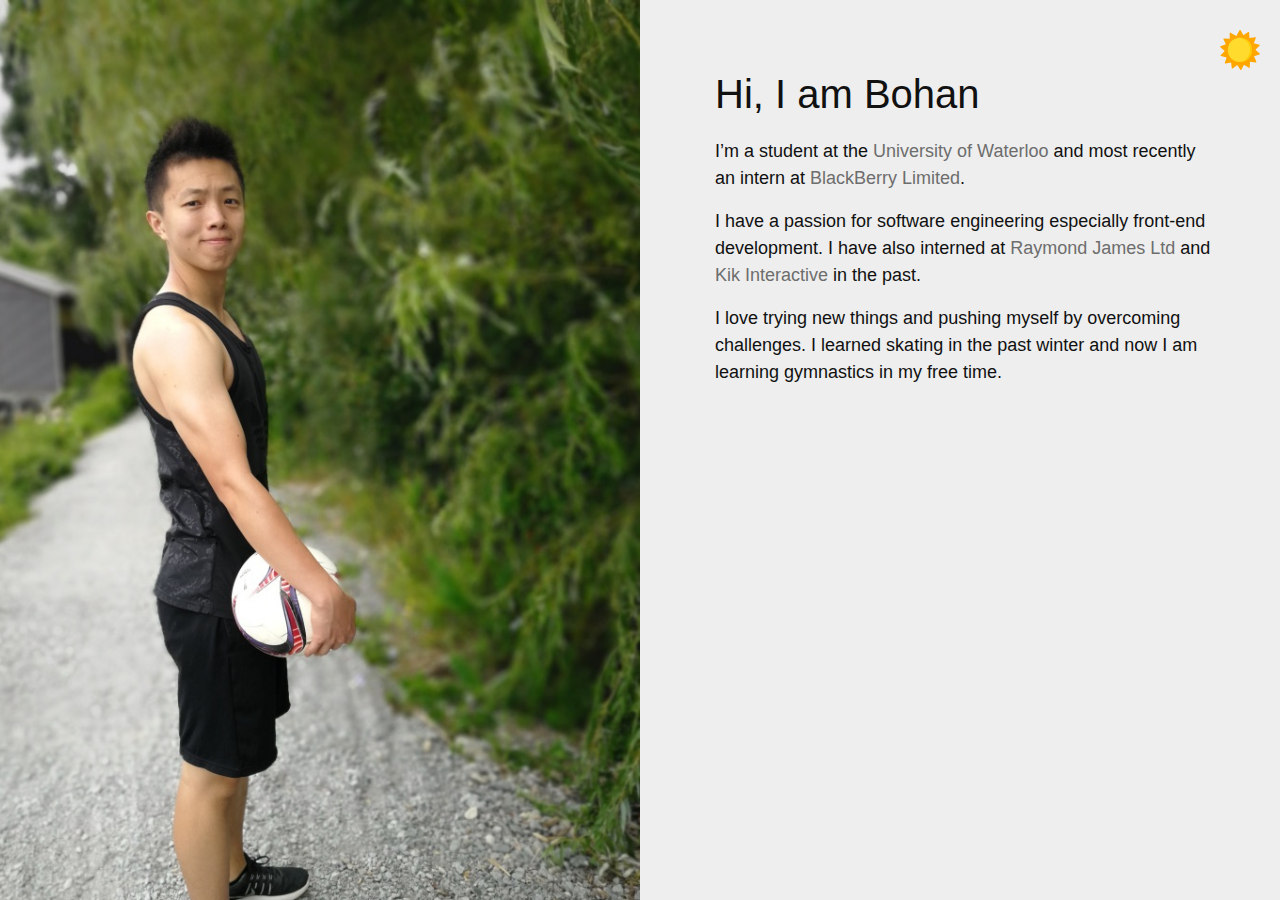
==== commit 82000acb: "delete outdated paragraph" ====
--- a/index.html
+++ b/index.html
@@ -84,10 +84,6 @@
                 challenges. I learned skating in the past winter and now I
                 am learning gymnastics in my free time.
               </p>
-              <p>
-                I am seeking a full-time opportunity, feel free to contact me
-                to discuss career opportunities.
-              </p>
             </div>
             <div id="contact">
               <a href="https://github.com/ballhan" target="_blank"
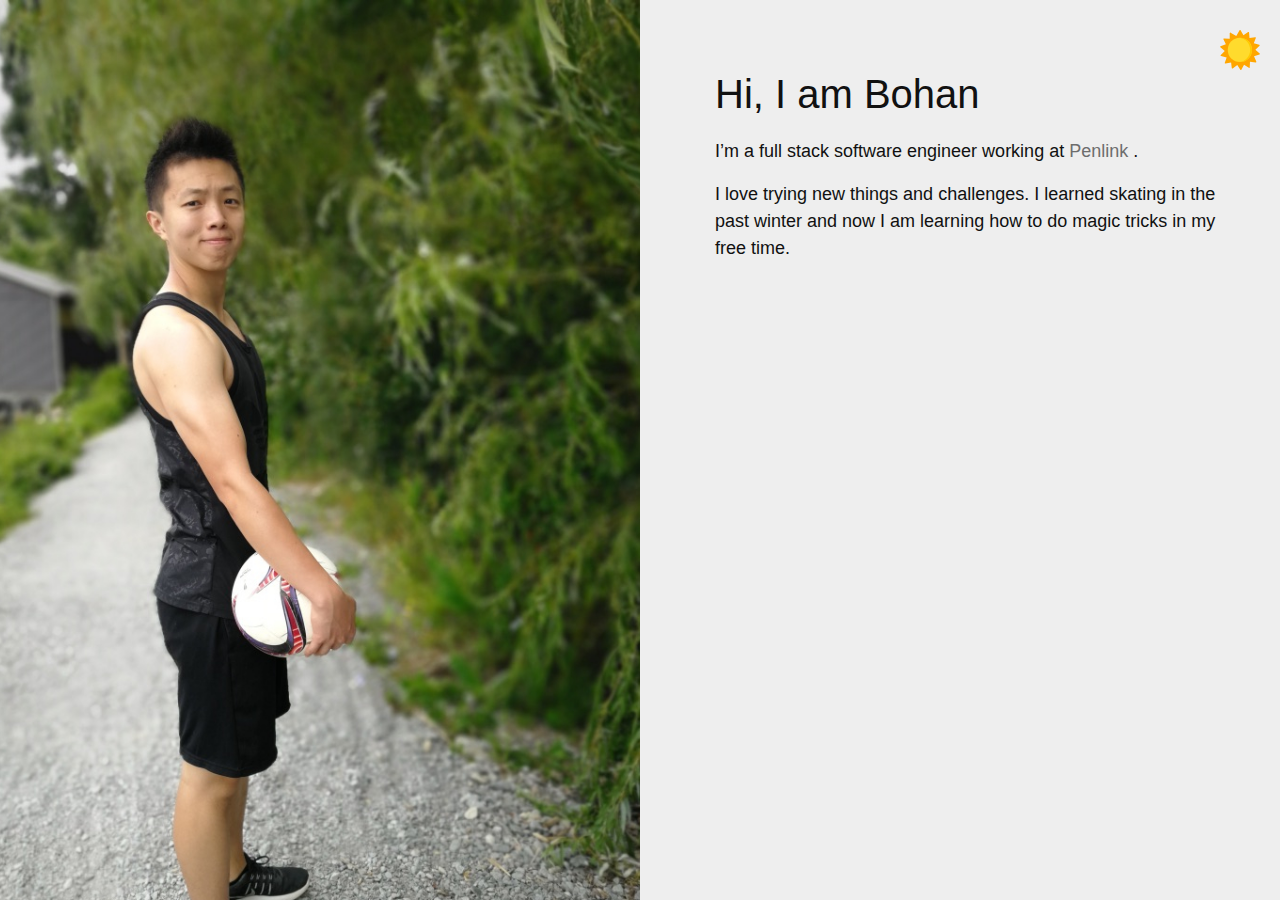
==== commit ccb7e23f: "Update index.html" ====
--- a/index.html
+++ b/index.html
@@ -45,44 +45,17 @@
             </div>
             <div id="content">
               <p>
-                I’m a student at the
+                I’m a full stack software engineer working at
                 <a
-                  href="https://uwaterloo.ca/"
+                  href="https://www.penlink.com/"
                   target="_blank"
                   class="inlineLink"
-                  >University of Waterloo</a
-                >
-                and most recently an intern at
-                <a
-                  href="https://www.blackberry.com/us/en"
-                  target="_blank"
-                  class="inlineLink"
-                  >BlackBerry Limited</a
-                >.
+                  >Penlink
+                </a>.
               </p>
               <p>
-                I have a passion for software engineering especially front-end
-                development. I have also interned at
-                <a
-                  href="https://www.raymondjames.ca/"
-                  target="_blank"
-                  class="inlineLink"
-                  >Raymond James Ltd
-                </a>
-                and
-                <a
-                  href="https://www.kik.com/"
-                  target="_blank"
-                  class="inlineLink"
-                >
-                  Kik Interactive</a
-                >
-                in the past.
-              </p>
-              <p>
-                I love trying new things and pushing myself by overcoming
-                challenges. I learned skating in the past winter and now I
-                am learning gymnastics in my free time.
+                I love trying new things and challenges. I learned skating in the past winter and now I
+                am learning how to do magic tricks in my free time.
               </p>
             </div>
             <div id="contact">
